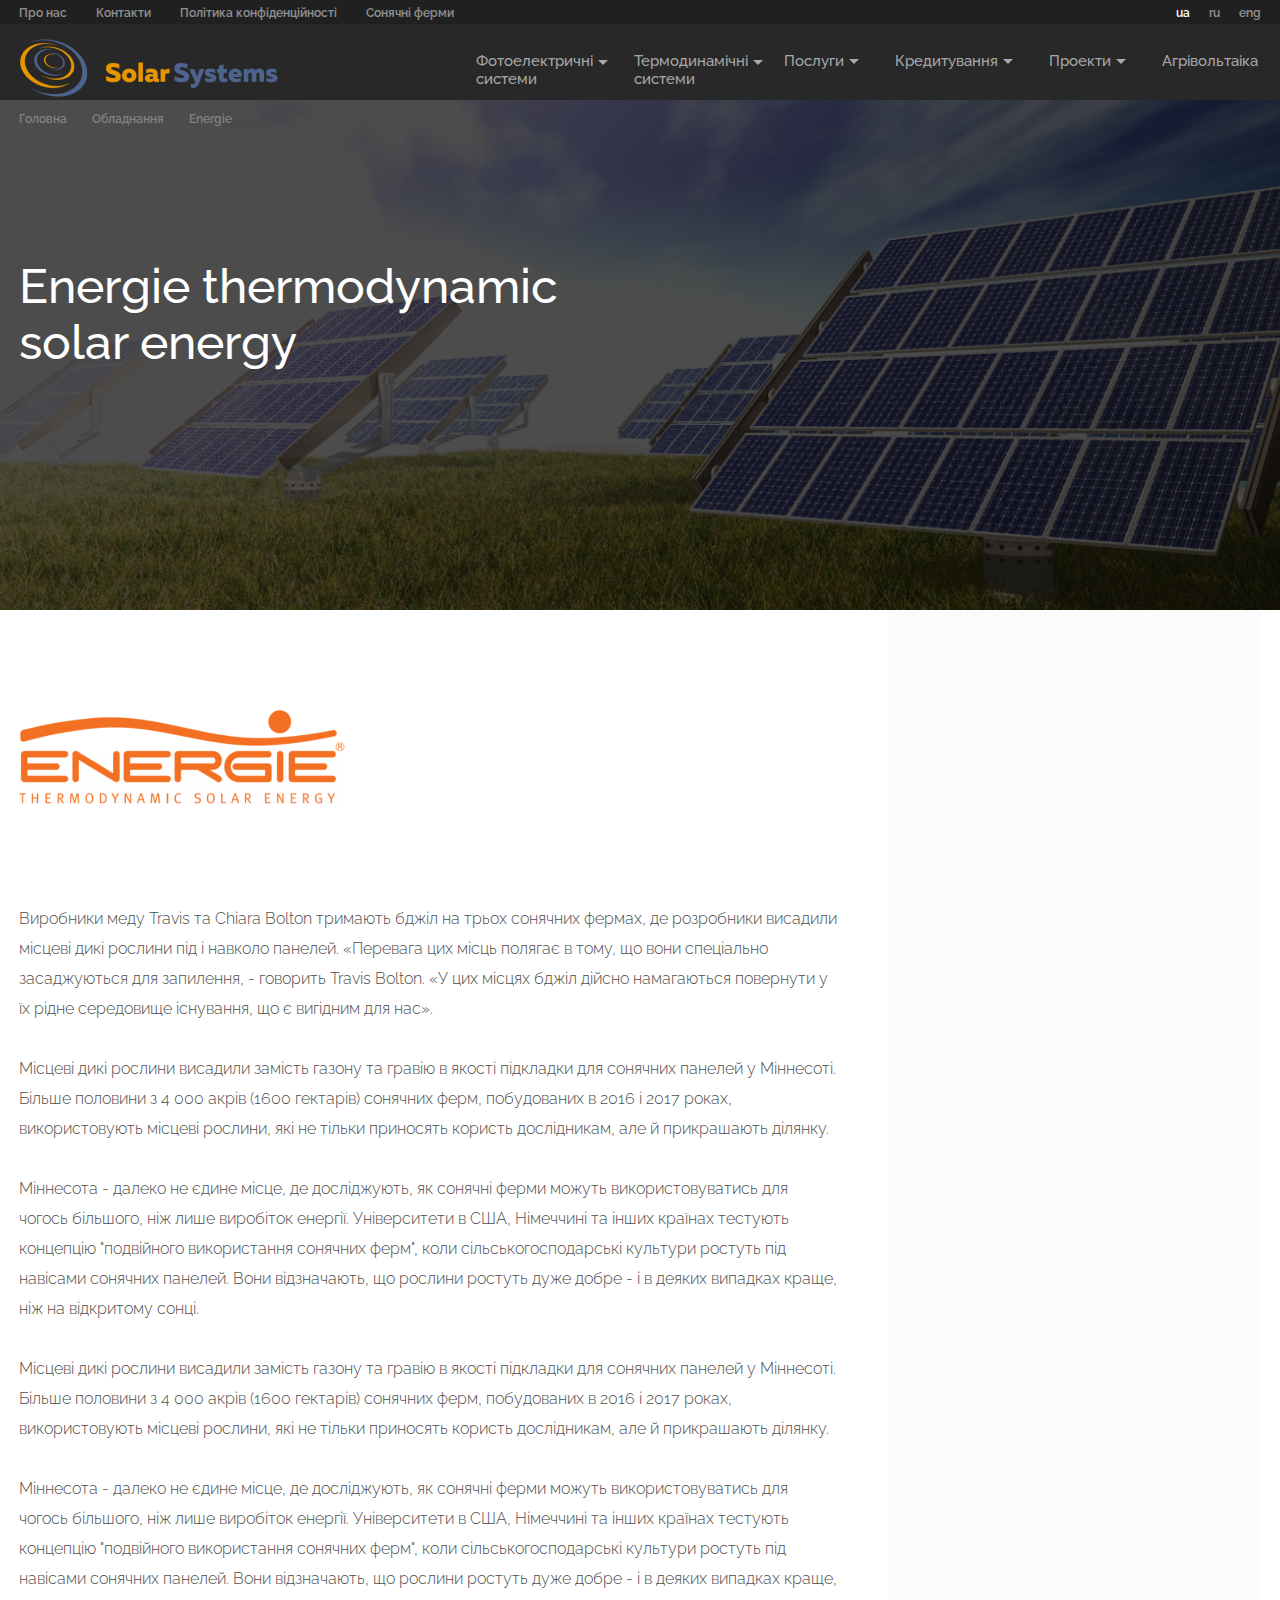
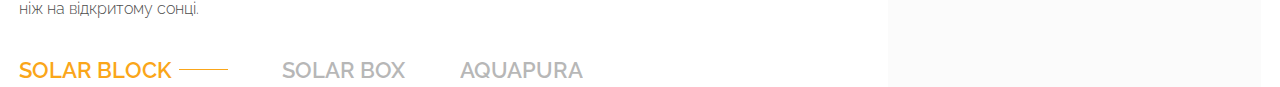
==== energie.html @ 32094740 "add energie page" ====
<!DOCTYPE html>
<html lang="en">
<head>
    <meta charset="UTF-8">
    <meta name="viewport" content="width=device-width, initial-scale=1.0">
    <title>Energie</title>
    <link rel="stylesheet" href="./styles/all.css">
</head>
<body>
    <header class="header">
        <div class="top">
            <div class="conteiner">
                <nav class="top__nav">
                    <a href="#" class="top__nav__item">Про нас</a>
                    <a href="#" class="top__nav__item">Контакти</a>
                    <a href="#" class="top__nav__item">Політика конфіденційності</a>
                    <a href="news.html" class="top__nav__item">Сонячні ферми</a>
                </nav>
                <div class="top__language">
                    <a href="#" class="top__language__item active">Uа</a>
                    <a href="#" class="top__language__item">Ru</a>
                    <a href="#" class="top__language__item">Eng</a>
                </div>
            </div>
        </div>
   <div class="conteiner">
     <div class="header__logo">
       <a href="index.html"> <img src="./img/logo.png" alt="" class="hedaer__logo__img"></a>
        </div>
      <nav class="header__nav">
        <a href="#" class="header__nav__link first">Фотоелектричні<br/>
            системи</a>
        
        <a href="#" class="header__nav__link second">Термодинамічні <br/>
            системи</a>
        <a href="#" class="header__nav__link third">Послуги</a>
        <a href="#" class="header__nav__link fourth">Кредитування</a>
        <a href="#" class="header__nav__link fifth">Проекти</a>
        <a href="#" class="header__nav__link no-drop">Агрівольтаіка</a>
      
        
       
      </nav>
    </div>
    <div class="dropdown ">
        <div class="conteiner">
        <div class="dropdown__first">
            <div class="dropdown__first__section">
                <a href="#" class="dropdown__first__section__title">Обладнання</a>
                <a href="#" class="dropdown__first__section__link">Jolywod</a>
                <a href="#" class="dropdown__first__section__link">Longi</a>
                <a href="#" class="dropdown__first__section__link">SMA</a>
                <a href="#" class="dropdown__first__section__link">Huawei</a>
                <a href="#" class="dropdown__first__section__link">work package 5</a>
            </div>
            <div class="dropdown__first__section">
                <a href="#" class="dropdown__first__section__title">Рішення</a>
                <a href="#" class="dropdown__first__section__link">Наземні ФЕС</a>
                <a href="#" class="dropdown__first__section__link">Кришні ФЕС</a>
                <a href="#" class="dropdown__first__section__link">Часні ФЕС</a>
                
            </div>
            <img src="./img/Rectangle84.png" alt="">
        </div>
        <div class="dropdown__second">
            
            <div class="dropdown__second__section">
                <a href="#" class="dropdown__second__section__title">Обладнання</a>
                <a href="#" class="dropdown__second__section__link">Energie</a>
                <a href="#" class="dropdown__second__section__link">Climer</a>
                
            </div>
            <div class="dropdown__second__section">
                <a href="#" class="dropdown__second__section__title">Рішення</a>
                <a href="#" class="dropdown__second__section__link">Опалення та гаряче водопостачання для Horeca</a>
                <a href="#" class="dropdown__second__section__link">Нагрів басейна</a>
                <a href="#" class="dropdown__second__section__link">Котеджні городки</a>
                <a href="#" class="dropdown__second__section__link">Малоповерхове будівництво</a>
                <a href="#" class="dropdown__second__section__link">Work package 5</a>

                
            </div>
            <img src="./img/Rectangle84.png" alt="">
        </div>
        <div class="dropdown__third">
            <div class="dropdown__third__section">
                <a href="#" class="dropdown__third__section__title">Проектування</a>
                <a href="#" class="dropdown__third__section__link">Кришні ФЄС</a>
                <a href="#" class="dropdown__third__section__link">Водопостачання</a>
                <a href="#" class="dropdown__third__section__link">Системи опалення</a>
                <a href="#" class="dropdown__third__section__link">Комерційні ФЄС</a>
                <a href="#" class="dropdown__third__section__link">Системи опалення та вентиляції</a>


            </div>
            <div class="dropdown__third__section">
                <a href="#" class="dropdown__third__section__title">Монтаж</a>
                <a href="#" class="dropdown__third__section__link">Work package 5</a>
                <a href="#" class="dropdown__third__section__link">Work package 5</a>
                <a href="#" class="dropdown__third__section__link">Work package 5</a>
                <a href="#" class="dropdown__third__section__link">Work package 5</a>
                <a href="#" class="dropdown__third__section__link">Work package 5</a>
                
                
            </div>
            <div class="dropdown__third__section">
                <a href="#" class="dropdown__third__section__title">Навчання</a>
                
                
            </div>
            <img src="./img/Rectangle84sm.png" alt="">
        </div>
        <div class="dropdown__fourth">
            <div class="dropdown__fourth__section">
                <a href="#" class="dropdown__fourth__section__title">Укргазбанк</a>
                <a href="#" class="dropdown__fourth__section__link">Work package 5</a>
                <a href="#" class="dropdown__fourth__section__link">Work package 5</a>

               


            </div>
            <div class="dropdown__fourth__section">
                <a href="#" class="dropdown__fourth__section__title">Ощадбанк</a>
                <a href="#" class="dropdown__fourth__section__link">Work package 5</a>
                <a href="#" class="dropdown__fourth__section__link">Work package 5</a>

                
                
            </div>
            <div class="dropdown__fourth__section">
                <a href="#" class="dropdown__fourth__section__title">Укрсимбанк</a>
                
                
            </div>
            <img src="./img/Rectangle84sm.png" alt="">
        </div>
        <div class="dropdown__fifth">
            <div class="dropdown__fifth__section">
                <a href="#" class="dropdown__fifth__section__title">PEG-структура</a>
                <a href="#" class="dropdown__fifth__section__link">Work package 5</a>
              </div>
            <div class="dropdown__fifth__section">
                <a href="#" class="dropdown__fifth__section__title">Двусторонні модулі</a>
              <a href="#" class="dropdown__fifth__section__link">Work package 5</a>
                      
            </div>
            <img src="./img/Rectangle84.png" alt="">
        </div>
        <div class="dropdown__sixth">
            <div class="dropdown__sixth__section">
                <a href="#" class="dropdown__sixth__section__link">Новини</a>
                <a href="#" class="dropdown__sixth__section__link">Політика конфіденційності</a>
                            
            </div>
            <div class="dropdown__sixth__section">
                <a href="#" class="dropdown__sixth__section__link">О нас</a>
                <a href="#" class="dropdown__sixth__section__link">Контакти</a>
                    
                
            </div>
           
        </div>
    </div>
    </div>
     
    </header>
    <main>
    <section class="energie" style="background-image: url(./img/Rectangle8.png);">
     <div class="conteiner">
        <div class="breadcrumbs">
            <ul class="breadcrumbs__list">
                <a href="index.html"> <li class="breadcrumbs__list__item">Головна</li></a>
                <a href=""><li class="breadcrumbs__list__item"> Обладнання</li></a>
                <a href="energie.html"><li class="breadcrumbs__list__item">Energie</li></a>
            </ul>
        </div>
        <h2 class="energie-title">Energie thermodynamic solar energy</h2>
    </div>
    </section>
    
        <div class="conteiner">
            <section class="energie-descr">
                <div class="energie-descr__item">
                    <img src="./img/energie_logo1.png" alt="" class="energie-descr__item__logo">
                    <p class="energie-descr__item__paragraf">
                        Виробники меду Travis та Chiara Bolton тримають бджіл на трьох сонячних фермах, де розробники висадили місцеві дикі рослини під і навколо панелей. «Перевага цих місць полягає в тому, що вони спеціально засаджуються для запилення, - говорить Travis Bolton. «У цих місцях бджіл дійсно намагаються повернути у їх рідне середовище існування, що є вигідним для нас».
                    </p>
                    <p class="energie-descr__item__paragraf">
                        Місцеві дикі рослини висадили замість газону та гравію в якості підкладки для сонячних панелей у Міннесоті. Більше половини з 4 000 акрів (1600 гектарів) сонячних ферм, побудованих в 2016 і 2017 роках, використовують місцеві рослини, які не тільки приносять користь дослідникам, але й прикрашають ділянку.
                    </p>
                    <p class="energie-descr__item__paragraf">
                        Міннесота - далеко не єдине місце, де досліджують, як сонячні ферми можуть використовуватись для чогось більшого, ніж лише виробіток енергії. Університети в США, Німеччині та інших країнах тестують концепцію "подвійного використання сонячних ферм", коли сільськогосподарські культури ростуть під навісами сонячних панелей. Вони відзначають, що рослини ростуть дуже добре - і в деяких випадках краще, ніж на відкритому сонці.
                    </p>
                    <p class="energie-descr__item__paragraf">
                        Місцеві дикі рослини висадили замість газону та гравію в якості підкладки для сонячних панелей у Міннесоті. Більше половини з 4 000 акрів (1600 гектарів) сонячних ферм, побудованих в 2016 і 2017 роках, використовують місцеві рослини, які не тільки приносять користь дослідникам, але й прикрашають ділянку.

                    </p>
                    <p class="energie-descr__item__paragraf">
                        Міннесота - далеко не єдине місце, де досліджують, як сонячні ферми можуть використовуватись для чогось більшого, ніж лише виробіток енергії. Університети в США, Німеччині та інших країнах тестують концепцію "подвійного використання сонячних ферм", коли сільськогосподарські культури ростуть під навісами сонячних панелей. Вони відзначають, що рослини ростуть дуже добре - і в деяких випадках краще, ніж на відкритому сонці.
                    </p>
                    <div class="energie-tabs">
                        <ul class="energie-tabs-items">
                            <li class="energie-tabs-item triger-tab active" data-tab="1">SOLAR BLOCK</li>
                            <li class="energie-tabs-item triger-tab" data-tab="2">SOLAR BOX</li>
                            <li class="energie-tabs-item triger-tab" data-tab="3">AQUAPURA</li>
                        </ul>
                    </div>
                    <div class="energie-tabs-body">
                        <div class="energie-tab-block energie-tab-content" data-tab="1">1</div>
                        <div class="energie-tab-block energie-tab-content" data-tab="2">2</div>
                        <div class="energie-tab-block energie-tab-content" data-tab="3">3</div>

                    </div>
                </div>
                <div class="energie-descr__item news">
                    
                </div>

            </section>
        </div>
    
</main>
    <!-- <footer class="footer" >
        <a href="#sp" class="footer-arrow"><img src="./img/Arrow1.png" alt=""></a>

        <div class="conteiner">
            <div class="top-section">
                <div class="top-section__item big">
                    <img src="./img/logo.png" alt="" class="top-section__item__logo">
                    <div class="top-section__item__link">
                        <img src="./img/Map.png" alt="">
                        <a href="#" class="top-section__item__link__text" >м. Київ, 
                            вул. Л. Толстого, 3Б, оф.203</a>
                    </div>
                    <div class="top-section__item__link">
                        <img src="./img/phone.png" alt="">
                        <a href="#" class="top-section__item__link__text" >(044) 3614914</a>
                    </div>
                    <div class="top-section__item__link">
                        <img src="./img/mail.png" alt="">
                        <a href="#" class="top-section__item__link__text" >install@solarsystems.pro</a>
                    </div>
                    <div class="top-section__item__link">
                        <img src="./img/clock.png" alt="">
                        <span  class="top-section__item__link__text time" >Пн - Пт   09:00 - 18:00</span>
                    </div>
                    <a href="" class="top-section__item__link__btn">замовити консультацію</a>
                    <div class="top-section__item__social">
                        <a href="#" class="top-section__item__social__item"><img src="./img/fb.png" alt=""></a>
                    
                    <a href="#" class="top-section__item__social__item"><img src="./img/ins.png" alt=""></a>
                    </div>
                </div>
                <div class="top-section__item">
                    <div class="top-section__item__title">
                        <a href="#" class="top-section__item__title__text">Фотоелектричні системи</a>
                        <div class="top-section__item__title__underline"></div>
                    </div>
                    <a href="#" class="top-section__item__bold-link">Peg-структура</a>
                    <a href="#" class="top-section__item__light-link">Work Package 5</a>
                    <a href="#" class="top-section__item__light-link">Work Package 5</a>
                    <a href="#" class="top-section__item__bold-link">Двусторонні модулі</a>
                    <a href="#" class="top-section__item__light-link">Work Package 5</a>
                    <a href="#" class="top-section__item__light-link">Work Package 5</a>
                    <a href="#" class="top-section__item__bold-link">Опалення та гаряче 
                        водопостачання для Horeca</a>
                    <a href="#" class="top-section__item__bold-link">Aукціони по ВДЕ</a>
                    <div class="top-section__item__title">
                        <a href="#" class="top-section__item__title__text">Кредитування</a>
                        <div class="top-section__item__title__underline"></div>
                    </div>
                    <a href="#" class="top-section__item__bold-link">Укргазбанк</a>
                    <a href="#" class="top-section__item__light-link">Work Package 5</a>
                    <a href="#" class="top-section__item__light-link">Work Package 5</a>
                    <a href="#" class="top-section__item__bold-link">Ощадбанк</a>
                    <a href="#" class="top-section__item__light-link">Work Package 5</a>
                    <a href="#" class="top-section__item__light-link">Work Package 5</a>
                    <a href="#" class="top-section__item__bold-link">Укрсиббанк</a>
                </div>

                <div class="top-section__item">
                    <div class="top-section__item__title">
                        <a href="#" class="top-section__item__title__text">Термодинамічні системи</a>
                        <div class="top-section__item__title__underline"></div>
                    </div>
                    <a href="#" class="top-section__item__bold-link">Укргазбанк</a>
                    <a href="#" class="top-section__item__light-link">Work Package 5</a>
                    <a href="#" class="top-section__item__light-link">Work Package 5</a>
                    <a href="#" class="top-section__item__bold-link">Ощадбанк</a>
                    <a href="#" class="top-section__item__light-link">Work Package 5</a>
                    <a href="#" class="top-section__item__light-link">Work Package 5</a>
                    <a href="#" class="top-section__item__bold-link">Укрсиббанк</a>
                    <div class="top-section__item__title">
                        <a href="#" class="top-section__item__title__text">Новини</a>
                        <div class="top-section__item__title__underline"></div>
                    </div>
                    <a href="#" class="top-section__item__bold-link">Peg-структура</a>
                    <a href="#" class="top-section__item__light-link">Work Package 5</a>
                    <a href="#" class="top-section__item__light-link">Work Package 5</a>
                    <a href="#" class="top-section__item__light-link">Work Package 5</a>
                    <a href="#" class="top-section__item__light-link">Work Package 5</a>
                    <a href="#" class="top-section__item__bold-link">Двусторонні модулі</a>
                    <a href="#" class="top-section__item__light-link">Work Package 5</a>
                    <a href="#" class="top-section__item__light-link">Work Package 5</a>
                    <a href="#" class="top-section__item__light-link">Work Package 5</a>
                    <a href="#" class="top-section__item__light-link">Work Package 5</a>
                    
                </div>
                <div class="top-section__item">
                    <div class="top-section__item__title">
                        <a href="#" class="top-section__item__title__text">Послуги</a>
                        <div class="top-section__item__title__underline"></div>
                    </div>
                    <a href="#" class="top-section__item__bold-link">Проектування</a>
                    <a href="#" class="top-section__item__light-link">Дахові ФЕС</a>
                    <a href="#" class="top-section__item__light-link">Комерційні ФЕС</a>
                    <a href="#" class="top-section__item__light-link">Системи опалення</a>
                    <a href="#" class="top-section__item__light-link">Водопостачання</a>
                    <a href="#" class="top-section__item__light-link">Охолодження та вентиляція</a>
                    <a href="#" class="top-section__item__bold-link">Монтаж</a>
                    <a href="#" class="top-section__item__light-link">Гібридні системи електроживлення</a>
                    <a href="#" class="top-section__item__light-link">Мережеві станції по "Зеленому" тарифу</a>
                    <a href="#" class="top-section__item__light-link">Комерційні станції по "Зеленому" тарифу</a>
                    <a href="#" class="top-section__item__bold-link">Навчання</a>
                    <div class="top-section__item__title">
                        <a href="#" class="top-section__item__title__text">Новини</a>
                        <div class="top-section__item__title__underline"></div>
                    </div>
                    <a href="#" class="top-section__item__bold-link">Peg-структура</a>
                    <a href="#" class="top-section__item__light-link">Work Package 5</a>
                    <a href="#" class="top-section__item__bold-link">Двусторонні модулі</a>
                    <a href="#" class="top-section__item__light-link">Work Package 5</a>
                    <div class="top-section__item__title">
                        <a href="#" class="top-section__item__title__text">Агрівольтаіка</a>
                        <div class="top-section__item__title__underline"></div>
                    </div>                  
                </div>
            </div>
          
         
        </div>
        <div class="bot-section">
               <div class="conteiner">
                <span class="bot-section__title">© 2020 «SolarSystems» </span>
                <div class="bot-section__apelsun">
                    <a href="#" class="bot-section__apelsun__item"><img src="./img/apelsun.jpg" alt=""></a>
                </div>
               </div>
            
        </div>
    </footer> -->
    <script src="https://code.jquery.com/jquery-3.5.1.min.js"></script>
    <script src="./scripts/header.js"></script>
    <script src="./scripts/slick.min.js"></script>
    <script src="./scripts/slider.js"></script>
    <script src="./scripts/dropdown.js"></script>
    <script src="./scripts/tabs.js"></script>
    <script src="./scripts/anchor.js"></script>
</body>
</html>
---- styles/all.css ----
@charset "UTF-8";
@import url("https://fonts.googleapis.com/css2?family=Raleway:ital,wght@0,400;0,500;1,700&display=swap");
@import url("https://fonts.googleapis.com/css2?family=Raleway:wght@900&display=swap");
@import url("https://fonts.googleapis.com/css2?family=Raleway:wght@600&display=swap");
@import url("https://fonts.googleapis.com/css2?family=Raleway:wght@300&display=swap");
*,
*::before,
*::after {
  box-sizing: border-box;
}

/* Убираем внутренние отступы */
ul,
ol {
  padding: 0;
}

/* Убираем внешние отступы */
body,
h1,
h2,
h3,
h4,
p,
ul,
ol,
li,
figure,
figcaption,
blockquote,
dl,
dd {
  margin: 0;
}

a {
  text-decoration: none;
}

body {
  overflow-x: hidden;
  min-height: 100vh;
  scroll-behavior: smooth;
  text-rendering: optimizeSpeed;
  line-height: 1.5;
}

/* Удаляем стандартную стилизацию для всех ul и il, у которых есть атрибут class*/
ul,
ol {
  list-style: none;
}

/* Упрощаем работу с изображениями */
img {
  max-width: 100%;
  display: block;
}

/* Наследуем шрифты для инпутов и кнопок */
input,
button,
textarea,
select {
  font: inherit;
}

.conteiner {
  width: 1242px;
  margin: 0 auto;
}

.yellow {
  color: #faa61a;
}

.bold {
  font-weight: 600;
}

*,
*::before,
*::after {
  box-sizing: border-box;
}

/* Убираем внутренние отступы */
ul,
ol {
  padding: 0;
}

/* Убираем внешние отступы */
body,
h1,
h2,
h3,
h4,
p,
ul,
ol,
li,
figure,
figcaption,
blockquote,
dl,
dd {
  margin: 0;
}

a {
  text-decoration: none;
}

body {
  overflow-x: hidden;
  min-height: 100vh;
  scroll-behavior: smooth;
  text-rendering: optimizeSpeed;
  line-height: 1.5;
}

/* Удаляем стандартную стилизацию для всех ul и il, у которых есть атрибут class*/
ul,
ol {
  list-style: none;
}

/* Упрощаем работу с изображениями */
img {
  max-width: 100%;
  display: block;
}

/* Наследуем шрифты для инпутов и кнопок */
input,
button,
textarea,
select {
  font: inherit;
}

.conteiner {
  width: 1242px;
  margin: 0 auto;
}

.header {
  width: 100%;
  display: flex;
  flex-direction: column;
  justify-content: center;
  align-items: center;
  position: fixed;
  top: 0;
  z-index: 10;
  background-color: #282828;
}
.header .conteiner {
  display: flex;
  justify-content: space-between;
}
.header .top {
  width: 100%;
  background-color: #202020 !important;
}
.header .top .conteiner {
  display: flex;
  justify-content: space-between;
}
.header .top__nav__item {
  font-family: Raleway;
  font-style: normal;
  font-weight: 600;
  font-size: 12px;
  color: #ffff;
  opacity: 0.5;
  margin-right: 25px;
}
.header .top__nav__item:hover {
  opacity: 1;
  transition: 0.2s;
}
.header .top__language__item {
  font-family: Raleway;
  opacity: 0.5;
  font-weight: 600;
  font-size: 12px;
  color: #ffff;
  text-transform: lowercase;
  margin-left: 15px;
}
.header .top__language__item:hover {
  opacity: 1;
  transition: 0.2s;
}
.header .top__language__item.active {
  opacity: 1;
}
.header__logo {
  padding-top: 15px;
}
.header__nav {
  display: flex;
  align-items: start;
  padding-top: 25px;
}
.header__nav__link {
  display: inline-block;
  text-decoration: none;
  font-family: Raleway;
  font-style: normal;
  font-weight: 500;
  font-size: 15px;
  line-height: 18px;
  position: relative;
  color: rgba(255, 255, 255, 0.6);
  margin-left: 30px;
  padding-bottom: 25px;
  border: 3px solid transparent;
}
.header__nav__link:hover + .dropdown {
  display: block;
}
.header__nav__link:hover {
  color: #faa61a;
  border-bottom: 3px solid #faa61a;
}
.header__nav__link:hover::after {
  border-top: 5px solid #faa61a;
}
.header__nav__link::after {
  margin-left: 5px;
  content: "";
  position: relative;
  top: 12px;
  border: 5px solid transparent;
  border-top: 5px solid rgba(255, 255, 255, 0.6);
}
.header__nav__link:nth-last-child(1)::after {
  display: none;
}
.header__nav__link:nth-child(-n+2) {
  margin-left: 35px;
  padding-bottom: 7.3px;
}
.header__nav__link:nth-child(-n+2)::after {
  position: absolute;
  right: -15px;
  top: 7.5px;
}

.dropdown {
  width: 100%;
  background: #282828;
  padding: 55px 0 80px 0;
  position: absolute;
  top: 98px;
  display: none;
}
.dropdown__first {
  position: relative;
  left: 0px;
  display: none;
}
.dropdown__first.active {
  display: flex;
}
.dropdown__first__section {
  margin-right: 100px;
  display: flex;
  flex-direction: column;
}
.dropdown__first__section__title {
  font-family: Raleway;
  font-style: normal;
  font-weight: 600;
  font-size: 18px;
  color: #ffff;
  margin-bottom: 20px;
  transition: ease-in 0.3s;
}
.dropdown__first__section__title:hover {
  color: #faa61a;
  transition: ease-in 0.3s;
}
.dropdown__first__section__link {
  margin-bottom: 10px;
  font-family: Raleway;
  font-style: normal;
  font-weight: 400;
  font-size: 14px;
  color: #ffff;
  transition: ease-in 0.2s;
}
.dropdown__first__section__link:hover {
  color: #faa61a;
  transition: ease-in 0.2s;
}
.dropdown__second {
  position: relative;
  left: 0px;
  display: none;
}
.dropdown__second.active {
  display: flex;
}
.dropdown__second__section {
  margin-right: 100px;
  display: flex;
  flex-direction: column;
}
.dropdown__second__section__title {
  font-family: Raleway;
  font-style: normal;
  font-weight: 600;
  font-size: 18px;
  color: #ffff;
  margin-bottom: 20px;
  transition: ease-in 0.2s;
}
.dropdown__second__section__title:hover {
  color: #faa61a;
  transition: ease-in 0.2s;
}
.dropdown__second__section__link {
  margin-bottom: 10px;
  font-family: Raleway;
  font-style: normal;
  font-weight: 400;
  font-size: 14px;
  color: #ffff;
  transition: ease-in 0.2s;
}
.dropdown__second__section__link:hover {
  color: #faa61a;
  transition: ease-in 0.2s;
}
.dropdown__third {
  position: relative;
  left: 0px;
  display: none;
}
.dropdown__third.active {
  display: flex;
}
.dropdown__third__section {
  margin-right: 100px;
  display: flex;
  flex-direction: column;
}
.dropdown__third__section__title {
  font-family: Raleway;
  font-style: normal;
  font-weight: 600;
  font-size: 18px;
  color: #ffff;
  margin-bottom: 20px;
  transition: ease-in 0.2s;
}
.dropdown__third__section__title:hover {
  color: #faa61a;
  transition: ease-in 0.2s;
}
.dropdown__third__section__link {
  margin-bottom: 10px;
  font-family: Raleway;
  font-style: normal;
  font-weight: 400;
  font-size: 14px;
  color: #ffff;
  transition: ease-in 0.2s;
}
.dropdown__third__section__link:hover {
  color: #faa61a;
  transition: ease-in 0.2s;
}
.dropdown__fourth {
  position: relative;
  left: 0px;
  display: none;
}
.dropdown__fourth.active {
  display: flex;
}
.dropdown__fourth__section {
  margin-right: 100px;
  display: flex;
  flex-direction: column;
}
.dropdown__fourth__section__title {
  font-family: Raleway;
  font-style: normal;
  font-weight: 600;
  font-size: 18px;
  color: #ffff;
  margin-bottom: 20px;
  transition: ease-in 0.2s;
}
.dropdown__fourth__section__title:hover {
  color: #faa61a;
  transition: ease-in 0.2s;
}
.dropdown__fourth__section__link {
  margin-bottom: 10px;
  font-family: Raleway;
  font-style: normal;
  font-weight: 400;
  font-size: 14px;
  color: #ffff;
  transition: ease-in 0.2s;
}
.dropdown__fourth__section__link:hover {
  color: #faa61a;
  transition: ease-in 0.2s;
}
.dropdown__fifth {
  position: relative;
  left: 0px;
  display: none;
}
.dropdown__fifth.active {
  display: flex;
}
.dropdown__fifth__section {
  margin-right: 100px;
  display: flex;
  flex-direction: column;
}
.dropdown__fifth__section__title {
  font-family: Raleway;
  font-style: normal;
  font-weight: 600;
  font-size: 18px;
  color: #ffff;
  margin-bottom: 20px;
  transition: ease-in 0.2s;
}
.dropdown__fifth__section__title:hover {
  color: #faa61a;
  transition: ease-in 0.2s;
}
.dropdown__fifth__section__link {
  margin-bottom: 10px;
  font-family: Raleway;
  font-style: normal;
  font-weight: 400;
  font-size: 14px;
  color: #ffff;
  transition: ease-in 0.2s;
}
.dropdown__fifth__section__link:hover {
  color: #faa61a;
  transition: ease-in 0.2s;
}
.dropdown__sixth {
  position: relative;
  left: 0px;
  display: none;
}
.dropdown__sixth.active {
  display: flex;
}
.dropdown__sixth__section {
  margin-right: 100px;
  display: flex;
  flex-direction: column;
}
.dropdown__sixth__section__title {
  font-family: Raleway;
  font-style: normal;
  font-weight: 600;
  font-size: 18px;
  color: #ffff;
  margin-bottom: 20px;
  transition: ease-in 0.2s;
}
.dropdown__sixth__section__title:hover {
  color: #faa61a;
  transition: ease-in 0.2s;
}
.dropdown__sixth__section__link {
  margin-bottom: 10px;
  font-family: Raleway;
  font-style: normal;
  font-weight: 400;
  font-size: 14px;
  color: #ffff;
  transition: ease-in 0.2s;
}
.dropdown__sixth__section__link:hover {
  color: #faa61a;
  transition: ease-in 0.2s;
}
.dropdown:hover {
  display: block;
}
.dropdown.active {
  display: block;
}

.yellow {
  color: #faa61a;
}

.bold {
  font-weight: 600;
}

.yellow {
  color: #faa61a;
}

.bold {
  font-weight: 600;
}

.general {
  width: 100%;
  height: 100vh;
  position: relative;
}
.general .conteiner {
  position: absolute;
  top: 50%;
  left: 50%;
  transform: translate(-50%, -50%);
}
.general__down {
  position: absolute;
  display: block;
  margin-top: 120px;
  top: 70%;
  left: 50%;
  transform: translate(-50%, -50%);
  animation: arrowDown 1s infinite;
}

@keyframes arrowDown {
  0% {
    top: 70%;
  }
  50% {
    top: 72%;
  }
  100% {
    top: 70%;
  }
}
.video {
  width: 100%;
  height: 100%;
  object-fit: cover;
}

.general__social {
  display: flex;
  position: absolute;
  right: 0;
  bottom: -240px;
}
.general__social__item {
  margin-right: 30px;
}
.general__social__item > img {
  filter: brightness(0.4);
}
.general__social__item > img:hover {
  transition: 0.3s ease-in;
  filter: brightness(1);
}

.general__content {
  display: flex;
  flex-direction: column;
  max-width: 630px;
  height: 100%;
}
.general__content__title {
  font-family: Raleway;
  font-style: normal;
  font-weight: 500;
  font-size: 72px;
  line-height: 85px;
  color: #ffffff;
}
.general__content__sub {
  font-family: Raleway;
  font-style: normal;
  font-weight: 600;
  font-size: 30px;
  line-height: 35px;
  color: #ffffff;
}
.general__content__btn {
  display: flex;
  margin-top: 50px;
}
.general__content__btn__add {
  position: relative;
  font-family: Raleway;
  font-style: normal;
  font-weight: 600;
  font-size: 15px;
  text-decoration: none;
  color: #ffffff;
  display: flex;
  align-items: center;
  justify-content: center;
  padding: 20px 30px;
  border: 2px solid #faa61a;
  border-radius: 3px;
  max-width: 240px;
  text-transform: uppercase;
  margin-right: 30px;
}
.general__content__btn__add:before {
  z-index: -1;
  content: "";
  position: absolute;
  top: 0;
  right: 0;
  width: 0;
  height: 100%;
  background: #faa61a;
  border-radius: 1px;
  transition: all 0.6s ease;
}
.general__content__btn__add:hover:before {
  width: 100%;
  z-index: -1;
}
.general__content__btn__video {
  position: relative;
  font-family: Raleway;
  font-style: normal;
  font-weight: 600;
  font-size: 15px;
  text-decoration: none;
  color: #ffffff;
  display: flex;
  align-items: center;
  min-width: 170px;
  text-transform: uppercase;
}
.general__content__btn__video:hover {
  color: red;
  transition: 0.3s;
}
.general__content__btn__video::after {
  content: url(../img/Subtract.png);
  margin-left: 10px;
  position: relative;
  top: 2px;
}

.yellow {
  color: #faa61a;
}

.bold {
  font-weight: 600;
}

.about {
  width: 100%;
  padding-bottom: 100px;
  position: relative;
}
.about__title {
  position: absolute;
  top: 50%;
  right: -291px;
  display: block;
  font-family: Raleway;
  font-style: normal;
  font-weight: 900;
  font-size: 130px;
  letter-spacing: 0.1em;
  color: transparent;
  opacity: 0.5;
  -webkit-text-stroke: 1px #9ba7be;
  transform: rotate(-90deg);
}

.items {
  display: flex;
  position: relative;
  top: -40px;
}

.item {
  background: #fbfbfb;
  width: calc(33.3333% -33px);
  margin-right: 33px;
  padding: 40px;
  min-height: 392px;
}
.item:nth-last-child(1) {
  margin-right: 0;
}
.item__img {
  height: 33.3333%;
  display: flex;
  align-items: flex-start;
  position: relative;
}
.item__img > img {
  position: absolute;
  top: 50%;
  transform: translateY(-50%);
}
.item__title {
  font-family: Raleway;
  font-style: normal;
  font-weight: 600;
  font-size: 22px;
  color: #4d4d4d;
  height: 33.3333%;
}
.item__description {
  font-family: Raleway;
  font-style: normal;
  font-weight: 500;
  font-size: 16px;
  color: #4d4d4d;
  height: 33.3333%;
}

.about_concent {
  width: 100%;
  display: flex;
}
.about_concent__block {
  width: 50%;
}
.about_concent__block:nth-child(1) {
  padding-right: 60px;
}
.about_concent__block:nth-child(2) {
  display: flex;
  justify-content: flex-end;
}
.about_concent__block__title {
  font-family: Raleway;
  font-style: normal;
  font-weight: 500;
  font-size: 48px;
  line-height: 64px;
  color: #4d4d4d;
}
.about_concent__block__title__yellow {
  color: #faa61a;
}
.about_concent__block__description {
  display: block;
  margin-top: 30px;
  font-family: Raleway;
  font-style: normal;
  font-weight: 300;
  font-size: 20px;
  line-height: 34px;
  color: #4d4d4d;
}
.about_concent__block__description__bold {
  font-weight: 600;
}
.about_concent__block__btn {
  position: relative;
  font-family: Raleway;
  font-style: normal;
  font-weight: 600;
  font-size: 15px;
  line-height: 18px;
  text-decoration: none;
  display: flex;
  align-items: center;
  justify-content: center;
  text-transform: uppercase;
  width: 200px;
  color: #4d4d4d;
  border: 2px solid #faa61a;
  border-radius: 3px;
  padding: 20px 30px;
  margin-top: 55px;
}
.about_concent__block__btn:before {
  z-index: -1;
  content: "";
  position: absolute;
  top: 0;
  right: 0;
  width: 0;
  height: 100%;
  background: #faa61a;
  border-radius: 1px;
  transition: all 0.6s ease;
}
.about_concent__block__btn:hover:before {
  width: 100%;
  z-index: -1;
}

.system {
  width: 100%;
  display: flex;
  position: relative;
  padding: 180px 0 180px 0;
  background-size: cover;
  background-position: center;
  background-repeat: no-repeat;
}
.system__title {
  position: absolute;
  top: 42%;
  left: -354px;
  z-index: 2;
  font-family: Raleway;
  font-style: normal;
  font-weight: 900;
  font-size: 140px;
  line-height: 164px;
  color: transparent;
  letter-spacing: 0.1em;
  text-transform: uppercase;
  opacity: 0.2;
  -webkit-text-stroke: 1px #ffffff;
  transform: rotate(90deg);
}
.system .conteiner {
  display: flex;
}

.system__block__text {
  width: 50%;
  margin-right: 120px;
}
.system__block__text:nth-last-child(1) {
  padding-left: 360px;
}
.system__block__text__title {
  width: 350px;
  display: block;
  font-family: Raleway;
  font-style: normal;
  font-weight: 500;
  font-size: 48px;
  line-height: 56px;
  align-items: center;
  color: #ffff;
  margin-bottom: 50px;
}
.system__block__text__item {
  width: 310px;
  display: block;
  position: relative;
  font-family: Raleway;
  font-weight: 400;
  font-size: 16px;
  line-height: 30px;
  color: #ffff;
  margin-bottom: 20px;
  padding-left: 40px;
}
.system__block__text__item::before {
  content: url(../img/Vector.png);
  position: absolute;
  left: 0;
}
.system__block__text__btn {
  z-index: 2;
  position: relative;
  margin-top: 70px;
  font-family: Raleway;
  font-style: normal;
  font-weight: 600;
  font-size: 15px;
  line-height: 18px;
  text-decoration: none;
  display: flex;
  align-items: center;
  justify-content: center;
  text-transform: uppercase;
  border: 2px solid #faa61a;
  border-radius: 3px;
  color: #ffff;
  padding: 20px 30px;
  width: 200px;
  background: transparent;
}
.system__block__text__btn::before {
  z-index: -1;
  content: "";
  position: absolute;
  top: 0;
  right: 0;
  width: 0;
  height: 100%;
  background: #faa61a;
  border-radius: 1px;
  transition: all 0.6s ease;
}
.system__block__text__btn:hover::before {
  width: 100%;
  z-index: -1;
}

.yellow {
  color: #faa61a;
}

.bold {
  font-weight: 600;
}

.object {
  width: 100%;
  padding: 100px 0 70px 0;
  position: relative;
}
.object__title {
  position: absolute;
  top: 741px;
  right: -527px;
  color: transparent;
  font-family: Raleway;
  font-style: normal;
  font-weight: 900;
  font-size: 130px;
  letter-spacing: 0.1em;
  text-transform: uppercase;
  opacity: 0.5;
  -webkit-text-stroke: 1px #9ba7be;
  transform: rotate(-90deg);
}

.object__text-block {
  width: 100%;
  display: flex;
}
.object__text-block__title {
  width: 30%;
}
.object__text-block__title__text {
  font-family: Raleway;
  font-style: normal;
  font-weight: 500;
  font-size: 48px;
  line-height: 56px;
  color: #4d4d4d;
}
.object__text-block__title__text .yellow {
  display: block;
}
.object__text-block__description {
  width: 70%;
  padding-left: 50px;
}
.object__text-block__description__text {
  display: block;
  margin-bottom: 40px;
  font-family: Raleway;
  font-style: normal;
  font-weight: 400;
  font-size: 16px;
  line-height: 30px;
  color: #4d4d4d;
}

.tabs-items {
  display: flex;
  align-items: center;
  flex-wrap: wrap;
  margin-bottom: 45px;
}

.tabs__item {
  display: block;
  position: relative;
  cursor: pointer;
  font-family: Raleway;
  font-style: normal;
  font-weight: 600;
  font-size: 15px;
  text-transform: uppercase;
  left: 0;
  opacity: 0.4;
  color: #4d4d4d;
  margin-right: 70px;
  transition: all 0.6s;
}
.tabs__item::before {
  content: "";
  opacity: 0;
  transition: all 0.6s;
  position: absolute;
  display: block;
  width: 0px;
  height: 1px;
  top: 10px;
  right: -7px;
  transform: translateX(100%);
  background: #4d4d4d;
}
.tabs__item:nth-child(1).active {
  left: 0;
}
.tabs__item:hover {
  opacity: 0.7;
}
.tabs__item.active {
  opacity: 1;
  left: -20px;
  transition: all 0.6s;
}
.tabs__item.active::before {
  content: "";
  transition: all 0.6s;
  opacity: 1;
  width: 49px;
}

.underline {
  left: 420px;
  position: absolute;
  width: 49px;
  height: 1px;
  background: #4d4d4d;
  border-radius: 30px;
  margin-right: 44px;
  margin-left: 12px;
}
.underline.active {
  left: 1000px;
}

.tab-body {
  width: 100%;
  margin-bottom: 40px;
}

.tab-block {
  width: 100%;
  display: none;
  flex-wrap: wrap;
}
.tab-block.active {
  display: flex;
}
.tab-block__item {
  overflow-x: hidden;
  position: relative;
  margin-right: 30px;
  margin-bottom: 30px;
  width: calc(33.33333% - 30px);
  height: 394px;
  background-position: center;
  background-repeat: no-repeat;
  background-size: cover;
}
.tab-block__item:hover .tab-block__item__hover {
  transition: ease-in-out 0.3s;
  right: 0%;
}
.tab-block__item:nth-child(3n) {
  margin-right: 0;
}
.tab-block__item__hover {
  position: absolute;
  right: 100%;
  width: 100%;
  height: 100%;
  display: flex;
  flex-direction: column;
  padding: 40px;
  justify-content: flex-end;
  background: rgba(250, 166, 26, 0.8);
  transition: ease-in-out 0.3s;
}
.tab-block__item__hover__text-bold {
  font-family: Raleway;
  font-style: normal;
  margin-bottom: 14px;
  font-size: 24px;
  line-height: 28px;
  font-weight: 700;
  color: #ffff;
}
.tab-block__item__hover__text {
  font-family: Raleway;
  font-style: normal;
  font-weight: 600;
  font-size: 16px;
  line-height: 19px;
  font-weight: 500;
  color: #ffff;
  margin-bottom: 10px;
}

.show-btn {
  position: relative;
  margin: 0px auto;
  font-family: Raleway;
  font-style: normal;
  font-weight: 600;
  font-size: 15px;
  line-height: 18px;
  display: flex;
  align-items: center;
  text-transform: uppercase;
  justify-content: center;
  color: #4d4d4d;
  padding: 20px 30px;
  border: 2px solid #faa61a;
  border-radius: 3px;
  width: 200px;
}
.show-btn:before {
  z-index: -1;
  content: "";
  position: absolute;
  top: 0;
  right: 0;
  width: 0;
  height: 102%;
  background: #faa61a;
  border-radius: 1px;
  transition: all 0.6s ease;
}
.show-btn:hover:before {
  width: 100%;
  z-index: -1;
}

.advantages {
  width: 100%;
  background-size: cover;
  background-repeat: no-repeat;
  background-position-x: center;
  padding: 100px 0;
  position: relative;
}
.advantages__title {
  position: absolute;
  top: 440px;
  left: -373px;
  font-family: Raleway;
  font-style: normal;
  font-weight: 900;
  font-size: 140px;
  line-height: 164px;
  color: transparent;
  letter-spacing: 0.1em;
  opacity: 0.2;
  -webkit-text-stroke: 1px #ffffff;
  transform: rotate(90deg);
}

.block-title {
  font-family: Raleway;
  font-style: normal;
  font-weight: 500;
  font-size: 48px;
  line-height: 56px;
  display: flex;
  width: 700px;
  align-items: center;
  text-align: center;
  justify-content: center;
  color: #ffff;
  margin: 80px auto;
  display: block;
  margin-top: 0;
}

.page-baner {
  width: 100%;
  display: flex;
}
.page-baner__item {
  width: calc(33.3333% - 30px);
  margin-right: 30px;
  padding: 0 0px 0 30px;
}
.page-baner__item__bg {
  height: 194px;
  width: 194px;
  display: flex;
  justify-content: center;
  align-items: center;
  background-repeat: no-repeat;
  margin: 0 auto;
  background-size: contain;
  border-radius: 50%;
  transition: 0.2s ease-in-out;
}
.page-baner__item__bg:hover {
  box-shadow: 0 2px 47px 10px #faa61a;
  transition: 0.2s ease-in-out;
}
.page-baner__item__title {
  font-family: Raleway;
  font-style: normal;
  font-weight: 600;
  font-size: 26px;
  margin-top: 36px;
  color: #ffff;
  min-height: 120px;
}
.page-baner__item__descr {
  font-family: Raleway;
  font-style: normal;
  font-weight: 400;
  font-size: 16px;
  line-height: 30px;
  display: block;
  color: #ffffff;
  position: relative;
  margin-bottom: 18px;
}
.page-baner__item__descr::before {
  content: url(../img/Vector.png);
  position: absolute;
  left: -34px;
}

.inform {
  padding: 140px 0;
}
.inform .conteiner {
  display: flex;
}

.inform__block {
  width: 50%;
}
.inform__block:nth-child(1) {
  padding-right: 60px;
}
.inform__block__title {
  font-family: Raleway;
  font-style: normal;
  font-weight: 500;
  font-size: 48px;
  line-height: 56px;
  color: #4d4d4d;
  margin-bottom: 60px;
}
.inform__block__description {
  font-family: Raleway;
  font-style: normal;
  font-weight: 400;
  font-size: 16px;
  line-height: 30px;
  color: #4d4d4d;
  margin-bottom: 40px;
}
.inform__block__btn {
  font-family: Raleway;
  font-style: normal;
  font-weight: 600;
  font-size: 15px;
  line-height: 18px;
  position: relative;
  display: flex;
  align-items: center;
  justify-content: center;
  text-transform: uppercase;
  color: #4d4d4d;
  padding: 20px 30px;
  width: 200px;
  border: 2px solid #faa61a;
  border-radius: 3px;
}
.inform__block__btn:before {
  z-index: -1;
  content: "";
  position: absolute;
  top: 0;
  right: 0;
  width: 0;
  height: 100%;
  background: #faa61a;
  border-radius: 1px;
  transition: all 0.6s ease;
}
.inform__block__btn:hover:before {
  width: 100%;
  z-index: -1;
}

.awards {
  width: 100%;
  padding: 100px 0 150px 0;
  background-position: center;
  background-size: cover;
  background-repeat: no-repeat;
  position: relative;
}
.awards__title {
  position: absolute;
  right: -411px;
  top: 478px;
  font-family: Raleway;
  font-style: normal;
  font-weight: 900;
  font-size: 140px;
  letter-spacing: 0.1em;
  text-transform: uppercase;
  color: transparent;
  opacity: 0.5;
  -webkit-text-stroke: 1px #9ba7be;
  transform: rotate(-90deg);
}

.awards__text {
  width: 100%;
  display: flex;
}
.awards__text__title {
  width: 30%;
}
.awards__text__title__text {
  font-family: Raleway;
  font-style: normal;
  font-weight: 500;
  font-size: 48px;
  line-height: 56px;
  color: #ffff;
}
.awards__text__description {
  padding-right: 40px;
  width: 70%;
}
.awards__text__description__text {
  font-family: Raleway;
  font-style: normal;
  font-weight: normal;
  font-size: 16px;
  line-height: 30px;
  color: #ffff;
}

.certificates {
  margin-top: 80px;
  width: 100%;
}
.certificates__horizontal {
  width: 100%;
  display: flex;
}
.certificates__horizontal__item {
  cursor: pointer;
  filter: grayscale(100%);
  width: calc(25% - 30px);
  padding: 20px;
  border: 2px solid #faa61a;
  margin-right: 30px;
  transition: ease-out 0.33s;
}
.certificates__horizontal__item:nth-last-child(1) {
  margin-right: 0px;
}
.certificates__horizontal__item:hover {
  transition: ease-out 0.33s;
  filter: grayscale(0%);
  transform: scale(1.05);
}
.certificates__vertical {
  width: 100%;
  margin-top: 30px;
  display: flex;
}
.certificates__vertical__item {
  display: flex;
  align-items: center;
  justify-content: center;
  cursor: pointer;
  filter: grayscale(100%);
  width: calc(33.33333% - 30px);
  padding: 20px;
  border: 2px solid #faa61a;
  margin-right: 30px;
  transition: ease-out 0.33s;
}
.certificates__vertical__item > img {
  object-fit: contain;
}
.certificates__vertical__item:nth-last-child(1) {
  margin-right: 0px;
}
.certificates__vertical__item:hover {
  transition: ease-out 0.33s;
  filter: grayscale(0%);
  transform: scale(1.05);
}

.credit {
  width: 100%;
  padding: 70px 0 70px 0;
}

.credit__text {
  width: 100%;
  display: flex;
}
.credit__text__title {
  width: 30%;
}
.credit__text__title__text {
  font-family: Raleway;
  font-style: normal;
  font-weight: 500;
  font-size: 48px;
  line-height: 56px;
  color: #4d4d4d;
}
.credit__text__description {
  width: 70%;
  margin-left: 50px;
}
.credit__text__description__text {
  font-family: Raleway;
  font-style: normal;
  font-weight: 400;
  font-size: 14px;
  line-height: 24px;
  color: #4d4d4d;
}

.credit__baner {
  margin-top: 80px;
  width: 100%;
  display: flex;
}
.credit__baner__item {
  width: calc(33.3333% - 30px);
  border: 1px solid #c4c4c4;
  padding: 40px;
  margin-right: 30px;
}
.credit__baner__item:nth-last-child(1) {
  margin-right: 0;
}
.credit__baner__item__img {
  height: 200px;
  display: flex;
  justify-content: center;
  align-items: center;
}
.credit__baner__item__description {
  font-family: Raleway;
  font-style: normal;
  font-weight: 400;
  font-size: 14px;
  line-height: 24px;
  color: #4d4d4d;
  margin-bottom: 50px;
}
.credit__baner__item__link a {
  font-family: Raleway;
  font-style: normal;
  font-weight: 600;
  font-size: 16px;
  line-height: 19px;
  color: #4d4d4d;
}
.credit__baner__item__link a:hover {
  transition: all 0.2s;
  text-decoration: underline;
  color: #faa61a;
}

.news {
  z-index: 1;
  width: 100%;
  background-size: cover;
  background-repeat: no-repeat;
  background-position: center center;
  padding: 190px 0 150px 0;
  position: relative;
}
.news__title {
  position: absolute;
  top: 359px;
  left: -310px;
  font-family: Raleway;
  font-style: normal;
  font-weight: 900;
  font-size: 140px;
  letter-spacing: 0.1em;
  color: transparent;
  opacity: 0.2;
  -webkit-text-stroke: 1px #ffff;
  transform: rotate(90deg);
}

.news__content {
  width: 100%;
  display: flex;
}
.news__content__text {
  margin-right: 50px;
  min-width: 384px;
}
.news__content__text__title {
  margin-bottom: 40px;
}
.news__content__text__title__text {
  font-family: Raleway;
  font-style: normal;
  font-weight: 500;
  font-size: 48px;
  line-height: 56px;
  color: #ffff;
}
.news__content__text__description {
  margin-bottom: 75px;
}
.news__content__text__description__text {
  font-family: Raleway;
  font-style: normal;
  font-weight: 300;
  font-size: 16px;
  line-height: 30px;
  color: #ffff;
  opacity: 0.7;
}
.news__content__text__btn {
  z-index: 2;
  position: relative;
  margin-bottom: 150px;
  font-family: Raleway;
  font-style: normal;
  font-weight: 600;
  font-size: 15px;
  line-height: 18px;
  display: flex;
  align-items: center;
  justify-content: center;
  text-transform: uppercase;
  position: relative;
  color: #ffff;
  padding: 20px 30px;
  width: 200px;
  border: 2px solid #faa61a;
  border-radius: 3px;
}
.news__content__text__btn:before {
  z-index: -1;
  content: "";
  position: absolute;
  top: 0;
  right: 0;
  width: 0;
  height: 100%;
  background: #faa61a;
  border-radius: 1px;
  transition: all 0.6s ease;
}
.news__content__text__btn:hover:before {
  width: 100%;
  z-index: -1;
}
.news__content__slider__item {
  width: 287px;
  margin-right: 30px;
  filter: grayscale(100%);
  transition: ease-in 0.3s;
}
.news__content__slider__item:hover {
  filter: grayscale(0%);
  transition: ease-in 0.3s;
}
.news__content__slider__item:hover .news__content__slider__item__title__text {
  color: #faa61a;
  transition: ease-in 0.3s;
}
.news__content__slider__item:hover .news__content__slider__item__date__link {
  opacity: 1;
  visibility: visible;
  transition: ease-in 0.3s;
}
.news__content__slider__item__img {
  height: 287px;
}
.news__content__slider__item__img > img {
  object-fit: cover;
  object-position: center center;
}
.news__content__slider__item__title {
  margin: 33px 0 18px 0;
}
.news__content__slider__item__title__text {
  cursor: default;
  transition: ease-in 0.3s;
  font-family: Raleway;
  font-style: normal;
  font-weight: 600;
  font-size: 22px;
  line-height: 26px;
  color: #ffff;
}
.news__content__slider__item__description {
  margin-bottom: 30px;
}
.news__content__slider__item__description__text {
  cursor: default;
  font-family: Raleway;
  font-style: normal;
  font-weight: normal;
  font-size: 16px;
  line-height: 30px;
  /* or 187% */
  color: #ffff;
  opacity: 0.7;
}
.news__content__slider__item__date {
  display: flex;
  justify-content: space-between;
}
.news__content__slider__item__date__text {
  cursor: default;
  font-family: Raleway;
  font-style: normal;
  font-weight: 300;
  font-size: 14px;
  line-height: 16px;
  font-feature-settings: "pnum" on, "lnum" on;
  color: #ffff;
  opacity: 0.7;
}
.news__content__slider__item__date__link {
  transition: ease-in 0.3s;
  font-family: Raleway;
  font-style: normal;
  font-weight: 600;
  font-size: 16px;
  line-height: 19px;
  opacity: 0;
  visibility: hidden;
  position: relative;
  top: -4px;
  text-decoration-line: underline;
  color: #faa61a;
}

/* Ограничивающая оболочка */
.slick-list {
  overflow: hidden;
}

/* Лента слайдов */
.slick-track {
  display: flex;
}

/* Стрелка влево */
.slick-arrow.slick-prev {
  width: 48px;
  height: 48px;
  font-size: 0;
  background: url(../img/Union.png) no-repeat;
  background-size: 40%;
  background-position: center;
  border: 1px solid #faa61a;
  border-radius: 5px 0 0 5px;
  outline: none;
  cursor: pointer;
  opacity: 0.3;
  transition: ease-in 0.3s;
}
.slick-arrow.slick-prev:hover {
  opacity: 1;
  transition: ease-in 0.3s;
}

/* Стрелка вправо */
.slick-arrow.slick-next {
  width: 48px;
  height: 48px;
  font-size: 0;
  background: url(../img/Union.png) no-repeat;
  background-size: 40%;
  background-position: center;
  transform: rotate(180deg);
  outline: none;
  border: 1px solid #faa61a;
  border-radius: 5px 0 0 5px;
  cursor: pointer;
  opacity: 0.3;
  transition: ease-in 0.3s;
}
.slick-arrow.slick-next:hover {
  opacity: 1;
  transition: ease-in 0.3s;
}

.contact {
  width: 100%;
  padding: 80px 0 100px 0;
}
.contact .conteiner {
  display: flex;
  background-size: cover;
}

.contact__block {
  width: 50%;
  position: relative;
}
.contact__block:nth-last-child(1) {
  position: relative;
}
.contact__block__title {
  font-family: Raleway;
  font-style: normal;
  font-weight: 500;
  font-size: 48px;
  color: #4D4D4D;
}
.contact__block__form {
  margin-top: 72px;
  width: 100%;
  display: flex;
  flex-wrap: wrap;
}
.contact__block__form__item {
  width: 50%;
  padding-right: 32px;
  margin-top: 60px;
}
.contact__block__form__item:nth-child(-n+2) {
  margin-top: 0px;
}
.contact__block__form__item__name {
  font-family: Raleway;
  font-style: normal;
  font-weight: 600;
  font-size: 14px;
  line-height: 30px;
  color: #4d4d4d;
  opacity: 0.6;
}
.contact__block__form__item__input {
  outline: none;
  border: none;
  border-bottom: 2px solid #efefef;
  width: 100%;
  font-family: Raleway;
  font-style: normal;
  font-weight: 500;
  font-size: 18px;
  line-height: 30px;
}
.contact__block__form__item__text {
  width: calc(100% - 130px);
  outline: none;
  border: none;
  border-bottom: 2px solid #efefef;
  font-family: Raleway;
  font-style: normal;
  font-weight: 500;
  font-size: 18px;
  line-height: 30px;
}
.contact__block__form__item__btn {
  width: 77px;
  height: 77px;
  padding-left: 25px;
  background: #faa61a;
  border-radius: 50%;
  outline: none;
  border: none;
  margin-left: 35px;
  position: relative;
  top: 20px;
  cursor: pointer;
  transition: ease-in-out 0.5s;
}
.contact__block__form__item__btn:hover {
  background: #4e648e;
  transition: ease-in-out 0.5s;
}
.contact__block__form__private {
  margin-top: 30px;
  display: flex;
  flex-direction: column;
}
.contact__block__form__private__text {
  font-family: Raleway;
  font-style: normal;
  font-weight: 600;
  font-size: 14px;
  line-height: 30px;
  color: #4d4d4d;
  opacity: 0.6;
}
.contact__block__form__private__text > a {
  color: #faa61a;
}
.contact__block__form__private__text > a:hover {
  text-decoration: underline;
}
.contact__block__form__private__obligatory {
  margin-top: 20px;
  font-family: Raleway;
  font-style: normal;
  font-weight: 600;
  font-size: 13px;
  line-height: 30px;
  color: #4d4d4d;
  opacity: 0.6;
}
.contact__block__form__private__obligatory > .star {
  font-size: 25px;
}
.contact__block__pointer {
  position: absolute;
}
.contact__block .ua {
  top: 330px;
  left: 319px;
}
.contact__block .ua:hover {
  animation: pointer-ua 1s ease;
}
.contact__block .mol {
  top: 366px;
  left: 285px;
}
.contact__block .mol:hover {
  animation: pointer-mol 1s ease;
}
.contact__block .ger {
  top: 410px;
  left: 459px;
}
.contact__block .ger:hover {
  animation: pointer-ger 1s ease;
}
.contact__block .lt {
  top: 251px;
  left: 210px;
}
.contact__block .lt:hover {
  animation: pointer-lt 1s ease;
}
.contact__block .lat {
  top: 247px;
  left: 263px;
}
.contact__block .lat:hover {
  animation: pointer-lat 1s ease;
}
.contact__block .est {
  top: 202px;
  left: 239px;
}
.contact__block .est:hover {
  animation: pointer-est 1s ease;
}
.contact__block__country {
  position: absolute;
  bottom: 0;
  right: 0;
  font-family: Raleway;
  font-style: normal;
  font-weight: 500;
  font-size: 14px;
  line-height: 24px;
  color: #4d4d4d;
}

@keyframes pointer-ua {
  0% {
    top: 330px;
  }
  50% {
    top: 310px;
  }
  100% {
    top: 330px;
  }
}
@keyframes pointer-mol {
  0% {
    top: 366px;
  }
  50% {
    top: 346px;
  }
  100% {
    top: 366px;
  }
}
@keyframes pointer-ger {
  0% {
    top: 410px;
  }
  50% {
    top: 390px;
  }
  100% {
    top: 410px;
  }
}
@keyframes pointer-lt {
  0% {
    top: 251px;
  }
  50% {
    top: 231px;
  }
  100% {
    top: 251px;
  }
}
@keyframes pointer-lat {
  0% {
    top: 247px;
  }
  50% {
    top: 227px;
  }
  100% {
    top: 247px;
  }
}
@keyframes pointer-est {
  0% {
    top: 202px;
  }
  50% {
    top: 182px;
  }
  100% {
    top: 202px;
  }
}
.message {
  width: 100%;
  margin-top: 60px;
}

.footer {
  z-index: 1;
  width: 100%;
  background: #282828;
  padding-top: 50px;
  position: relative;
}

.footer-arrow {
  position: absolute;
  right: 10%;
  bottom: 10%;
  transform: rotate(180deg);
}
.footer-arrow > img {
  position: relative;
  top: 0;
  animation: arrow 1s infinite;
}

@keyframes arrow {
  0% {
    top: 0;
  }
  50% {
    top: 10px;
  }
  100% {
    top: 0;
  }
}
.top-section {
  width: 100%;
  display: flex;
}
.top-section__item {
  width: 25%;
  padding-left: 30px;
  display: flex;
  flex-direction: column;
}
.top-section__item__logo {
  margin-bottom: 50px;
}
.top-section__item__link {
  display: flex;
}
.top-section__item__link > img {
  width: 19px;
  height: 19px;
  margin-right: 30px;
  position: relative;
  top: 5px;
}
.top-section__item__link__text {
  font-family: Raleway;
  font-style: normal;
  font-weight: normal;
  font-size: 14px;
  line-height: 30px;
  font-feature-settings: "pnum" on, "lnum" on;
  color: #ffff;
  transition: ease-in 0.2s;
}
.top-section__item__link__text:hover {
  color: #faa61a;
  transition: ease-in 0.2s;
}
.top-section__item__link__btn {
  z-index: 2;
  position: relative;
  margin-top: 60px;
  font-family: Raleway;
  font-style: normal;
  font-weight: 600;
  font-size: 14px;
  line-height: 16px;
  display: flex;
  align-items: center;
  justify-content: center;
  text-transform: uppercase;
  width: 260px;
  color: #ffff;
  padding: 15px 30px;
  border: 2px solid #faa61a;
  border-radius: 3px;
}
.top-section__item__link__btn:before {
  z-index: -1;
  content: "";
  position: absolute;
  top: 0;
  right: 0;
  width: 0;
  height: 100%;
  background: #faa61a;
  border-radius: 1px;
  transition: all 0.6s ease;
}
.top-section__item__link__btn:hover:before {
  width: 100%;
  z-index: -1;
}
.top-section__item__title {
  margin-top: 5px;
}
.top-section__item__title__text {
  font-family: Raleway;
  font-style: normal;
  font-weight: 600;
  font-size: 16px;
  line-height: 50px;
  color: #faa61a;
  transition: ease-in 0.2s;
}
.top-section__item__title__text:hover {
  color: #faa61a;
  transition: ease-in 0.2s;
}
.top-section__item__title__underline {
  width: 182px;
  height: 2px;
  background-color: #faa61a;
}
.top-section__item__bold-link {
  line-height: 50px;
  font-family: Raleway;
  font-style: normal;
  font-weight: 600;
  font-size: 14px;
  color: #ffff;
  transition: ease-in 0.2s;
}
.top-section__item__bold-link:hover {
  color: #faa61a;
  transition: ease-in 0.2s;
}
.top-section__item__light-link {
  font-family: Raleway;
  font-style: normal;
  font-weight: 400;
  font-size: 14px;
  line-height: 31px;
  color: #ffff;
  transition: ease-in 0.2s;
}
.top-section__item__light-link:hover {
  color: #faa61a;
  transition: ease-in 0.2s;
}
.top-section__item__social {
  display: flex;
  margin-top: 50px;
}
.top-section__item__social__item {
  margin-right: 30px;
}
.top-section__item__social__item > img {
  filter: brightness(0.4);
}
.top-section__item__social__item > img:hover {
  transition: 0.3s ease-in;
  filter: brightness(1);
}

.big {
  padding: 0;
}

.last {
  margin-top: 15px;
}

.right {
  margin-bottom: 50px;
}

.time:hover {
  color: #ffff;
}

.bot-section {
  width: 100%;
  padding: 3px 0;
  background-color: #202020;
}
.bot-section > .conteiner {
  display: flex;
  justify-content: space-between;
  align-items: center;
}
.bot-section__title {
  font-family: Raleway;
  font-style: normal;
  font-weight: normal;
  font-size: 14px;
  cursor: default;
  color: #ffff;
  opacity: 0.5;
}
.bot-section__title:hover {
  opacity: 1;
  transition: ease-in 0.3s;
}
.bot-section__apelsun__item > img {
  width: 38px;
  height: 38px;
  filter: grayscale(100%);
}
.bot-section__apelsun__item > img:hover {
  transition: 0.3s ease-in;
  filter: grayscale(0);
}

.all-news {
  padding-top: 110px;
  position: relative;
}
.all-news__vertical {
  position: absolute;
  top: 450px;
  right: -286px;
  font-family: Raleway;
  font-style: normal;
  font-weight: 900;
  font-size: 130px;
  color: transparent;
  letter-spacing: 0.1em;
  text-transform: uppercase;
  opacity: 0.5;
  -webkit-text-stroke: 1px #9ba7be;
  transform: rotate(-90deg);
}

.breadcrumbs__list {
  display: flex;
}
.breadcrumbs__list__item {
  font-family: Raleway;
  font-style: normal;
  font-weight: 600;
  font-size: 12px;
  color: #828282;
  margin-right: 25px;
}
.breadcrumbs__list__item:hover {
  text-decoration: underline;
}

.all-news-tittle {
  margin-top: 40px;
  font-family: Raleway;
  font-style: normal;
  font-weight: 500;
  font-size: 48px;
  color: #4d4d4d;
}

.all-news-descr {
  font-family: Raleway;
  font-style: normal;
  font-weight: 300;
  font-size: 16px;
  line-height: 30px;
  color: #828282;
  width: 400px;
  margin-top: 30px;
}

.all-news-block {
  margin-top: 70px;
  width: 100%;
  display: flex;
  flex-wrap: wrap;
  justify-content: center;
  align-items: center;
}
.all-news-block__pages {
  margin-top: 60px;
  margin-bottom: 50px;
}
.all-news-block__pages__list {
  display: flex;
  align-items: center;
}
.all-news-block__pages__list__item {
  display: flex;
  align-items: center;
  justify-content: center;
  font-family: Raleway;
  font-style: normal;
  font-weight: 600;
  font-size: 15px;
  color: #4d4d4d;
  margin-right: 10px;
}
.all-news-block__pages__list .page {
  width: 50px;
  height: 50px;
  border: 2px solid #EFEFEF;
  border-radius: 4px;
}
.all-news-block__pages__list .page.active {
  border: 2px solid #faa61a;
}
.all-news-block__pages__list .page:hover {
  border: 2px solid #faa61a;
  opacity: 0.6;
  transition: 0.3s;
}
.all-news-block__item {
  width: calc(25% - 30px);
  margin-right: 30px;
  margin-bottom: 50px;
  filter: grayscale(100%);
  transition: ease-in 0.3s;
}
.all-news-block__item:nth-child(4n) {
  margin-right: 0;
}
.all-news-block__item:hover {
  filter: grayscale(0%);
  transition: ease-in 0.3s;
}
.all-news-block__item:hover .all-news-block__item__date__link {
  opacity: 1;
  visibility: visible;
  transition: ease-in 0.3s;
}
.all-news-block__item__img {
  height: 287px;
}
.all-news-block__item__img > img {
  width: 100%;
  object-fit: cover;
  object-position: center center;
}
.all-news-block__item__title {
  margin: 18px 0 18px 0;
}
.all-news-block__item__title__text {
  cursor: default;
  transition: ease-in 0.3s;
  font-family: Raleway;
  font-style: normal;
  font-weight: 600;
  font-size: 22px;
  margin: 0;
  color: #4F4F4F;
}
.all-news-block__item__description {
  margin-bottom: 30px;
}
.all-news-block__item__description__text {
  cursor: default;
  font-family: Raleway;
  font-style: normal;
  font-weight: normal;
  font-size: 16px;
  line-height: 30px;
  color: #4F4F4F;
  opacity: 0.7;
}
.all-news-block__item__date {
  display: flex;
  justify-content: space-between;
}
.all-news-block__item__date__text {
  cursor: default;
  font-family: Raleway;
  font-style: normal;
  font-weight: 300;
  font-size: 14px;
  line-height: 16px;
  font-feature-settings: "pnum" on, "lnum" on;
  color: #4F4F4F;
  opacity: 0.7;
}
.all-news-block__item__date__link {
  transition: ease-in 0.3s;
  font-family: Raleway;
  font-style: normal;
  font-weight: 600;
  font-size: 16px;
  line-height: 19px;
  opacity: 0;
  visibility: hidden;
  position: relative;
  top: -4px;
  text-decoration-line: underline;
  color: #faa61a;
}

.sun-power {
  padding-top: 110px;
}
.sun-power .conteiner {
  margin-bottom: 120px;
}

.wrapper {
  width: 815px;
  margin: 0 auto;
}

.sun-power-title {
  display: flex;
  margin-top: 40px;
  margin-bottom: 50px;
}
.sun-power-title__text {
  font-family: Raleway;
  font-style: normal;
  font-weight: 500;
  font-size: 48px;
  line-height: 56px;
  color: #4F4F4F;
}
.sun-power-title__date {
  font-family: Raleway;
  font-style: normal;
  font-weight: 300;
  font-size: 14px;
  margin-top: 20px;
  color: #4F4F4F;
  text-align: right;
  font-feature-settings: "pnum" on, "lnum" on;
}

.sun-power-paragraf {
  font-family: Raleway;
  font-style: normal;
  font-weight: 300;
  font-size: 16px;
  line-height: 30px;
  color: #4d4d4d;
  margin-bottom: 30px;
}
.sun-power-paragraf__link:hover {
  text-decoration: underline;
}

.slider-sun-power-for {
  display: flex;
  position: relative;
}
.slider-sun-power-for__item__img {
  object-fit: cover;
  width: 100%;
  height: 500px;
}
.slider-sun-power-for .slick-arrow {
  position: absolute;
  top: 50%;
  z-index: 10;
  opacity: 0.6;
  background-color: rgba(0, 0, 0, 0.5);
}
.slider-sun-power-for .slick-prev {
  left: 30px;
}
.slider-sun-power-for .slick-next {
  right: 30px;
  transform: translateY(-50%), rotate(180deg);
}

.slider-sun-power-nav {
  margin-bottom: 70px;
  margin-top: 30px;
  display: flex;
  position: relative;
}
.slider-sun-power-nav .slick-list {
  overflow: visible;
  width: max-content;
}
.slider-sun-power-nav .slick-track {
  display: flex;
  width: max-content;
  transform: translate3d(0px, 0px, 0px) !important;
}
.slider-sun-power-nav__item__img {
  object-fit: cover;
  width: 80px;
  height: 50px;
  margin-right: 30px;
}
.slider-sun-power-nav .slick-active {
  outline: none;
}
.slider-sun-power-nav .slick-current {
  filter: grayscale(100%);
}

.sun-power-paragraf-title {
  font-family: Raleway;
  font-style: normal;
  font-weight: 600;
  color: #4F4F4F;
  margin-bottom: 30px;
}

.equipment {
  width: 100%;
  background: #FBFBFB;
  padding: 60px 0 180px 0;
}

.equipment-title {
  font-family: Raleway;
  font-style: normal;
  font-weight: 600;
  font-size: 26px;
  color: #4F4F4F;
  margin-bottom: 100px;
}

.equipment-baner {
  width: 100%;
  display: flex;
}
.equipment-baner__item {
  display: flex;
  width: 50%;
}
.equipment-baner__item__img:hover {
  transform: scale(1.1);
  transition: 0.2s;
}
.equipment-baner__item:nth-last-child(1) {
  justify-content: flex-end;
  border-left: 1px solid #E0E0E0;
}

.energie {
  padding-top: 110px;
  background-size: cover;
  background-position: center;
  background-repeat: no-repeat;
  padding-bottom: 240px;
}

.energie-title {
  font-family: Raleway;
  font-style: normal;
  font-weight: 500;
  font-size: 48px;
  line-height: 56px;
  width: 600px;
  color: #FFFFFF;
  margin-top: 130px;
}

.energie-descr {
  width: 100%;
  display: flex;
}
.energie-descr__item {
  width: 70%;
  padding-right: 50px;
}
.energie-descr__item__logo {
  margin-top: 100px;
  margin-bottom: 100px;
}
.energie-descr__item__paragraf {
  font-family: Raleway;
  font-style: normal;
  font-weight: 300;
  font-size: 16px;
  line-height: 30px;
  color: #4d4d4d;
  margin-bottom: 30px;
}
.energie-descr .news {
  width: 30%;
  background: #FBFBFB;
}

.energie-tabs-items {
  display: flex;
}

.energie-tabs-item {
  display: block;
  position: relative;
  font-family: Raleway;
  font-style: normal;
  font-weight: 600;
  font-size: 22px;
  opacity: 0.4;
  color: #4d4d4d;
  cursor: pointer;
  margin-right: 55px;
  text-transform: uppercase;
  transition: all 0.6s;
}
.energie-tabs-item::before {
  content: "";
  opacity: 0;
  transition: all 0.6s;
  position: absolute;
  display: block;
  width: 0px;
  height: 1px;
  top: 15px;
  right: -7px;
  transform: translateX(100%);
  background: #faa61a;
}
.energie-tabs-item:nth-child(1).active {
  left: 0;
  margin-right: 110px;
}
.energie-tabs-item:hover {
  opacity: 0.7;
}
.energie-tabs-item.active {
  color: #faa61a;
  opacity: 1;
  margin-right: 110px;
  transition: all 0.6s;
}
.energie-tabs-item.active::before {
  content: "";
  transition: all 0.6s;
  opacity: 1;
  width: 49px;
}

.energie-tab-body {
  width: 100%;
  margin-bottom: 40px;
}

.energie-tab-block {
  width: 100%;
  display: none;
  flex-wrap: wrap;
}
.energie-tab-block.active {
  display: flex;
}

/*# sourceMappingURL=all.css.map */
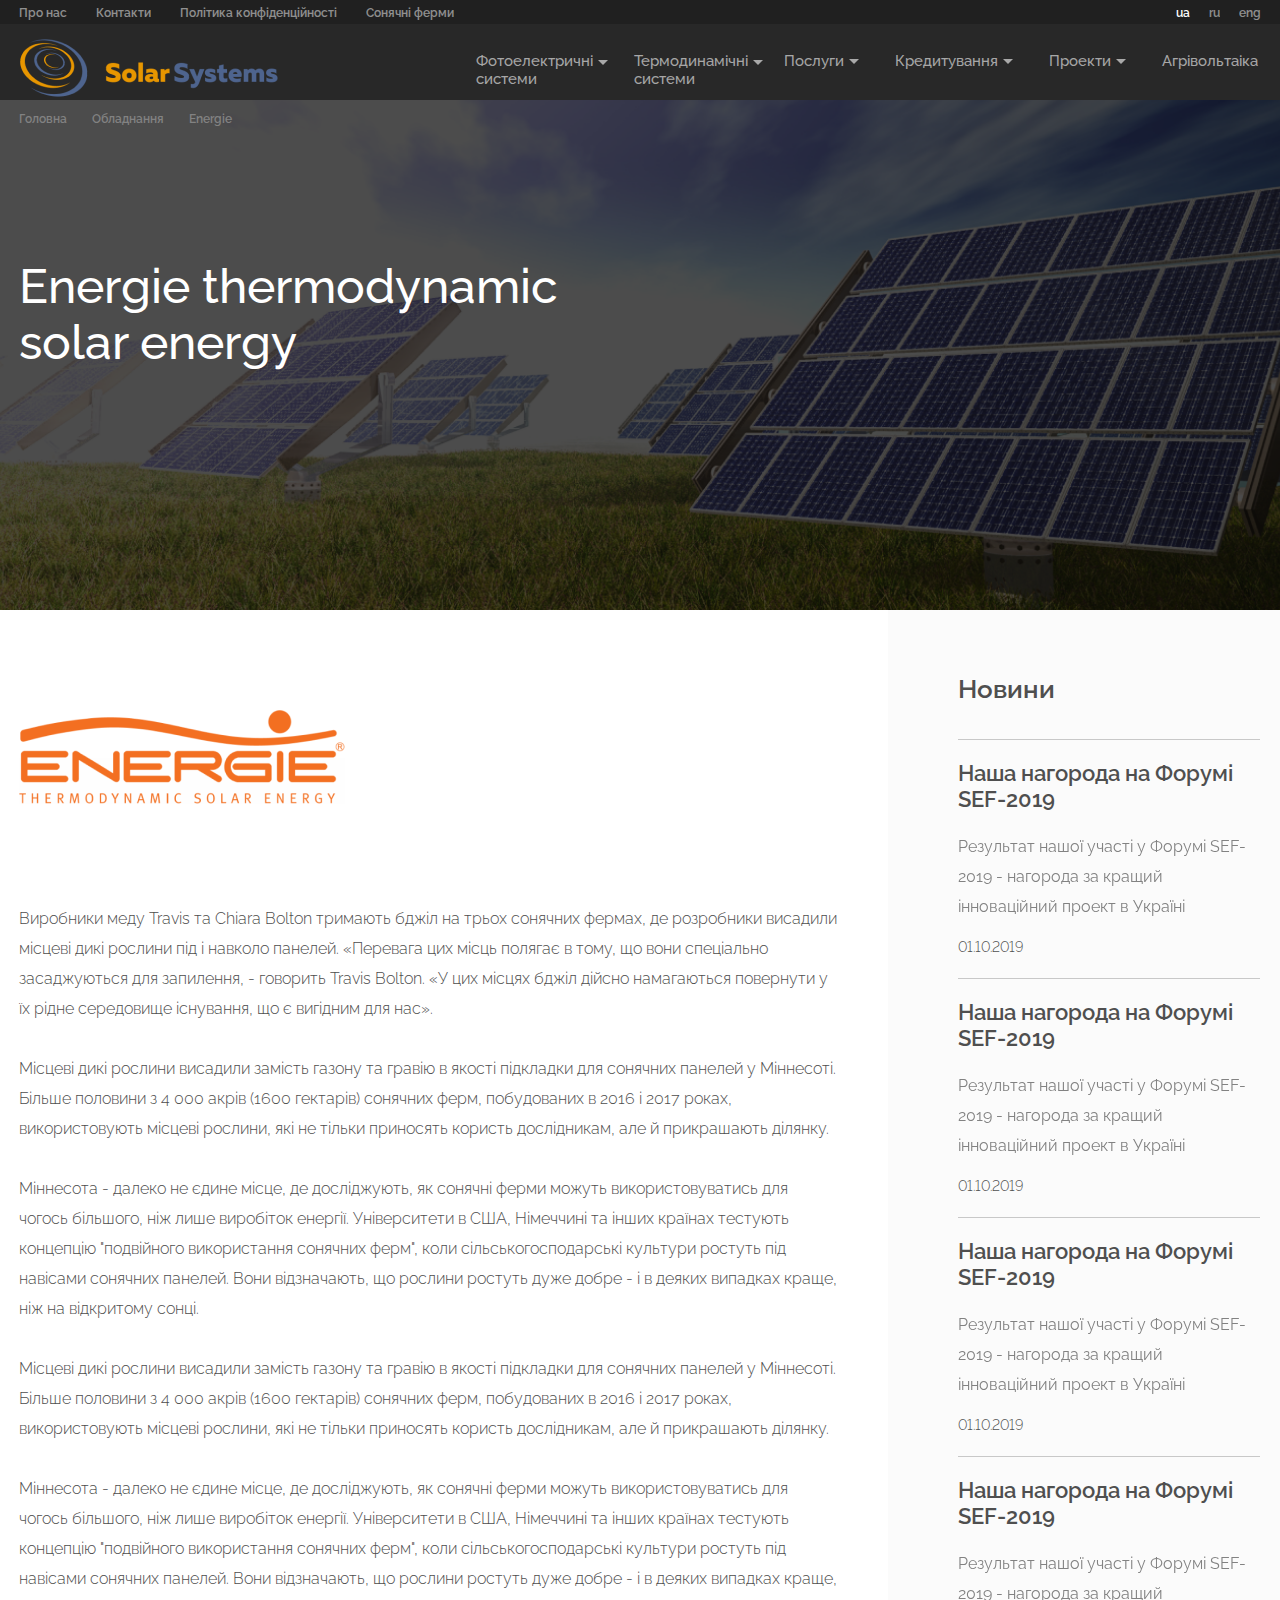
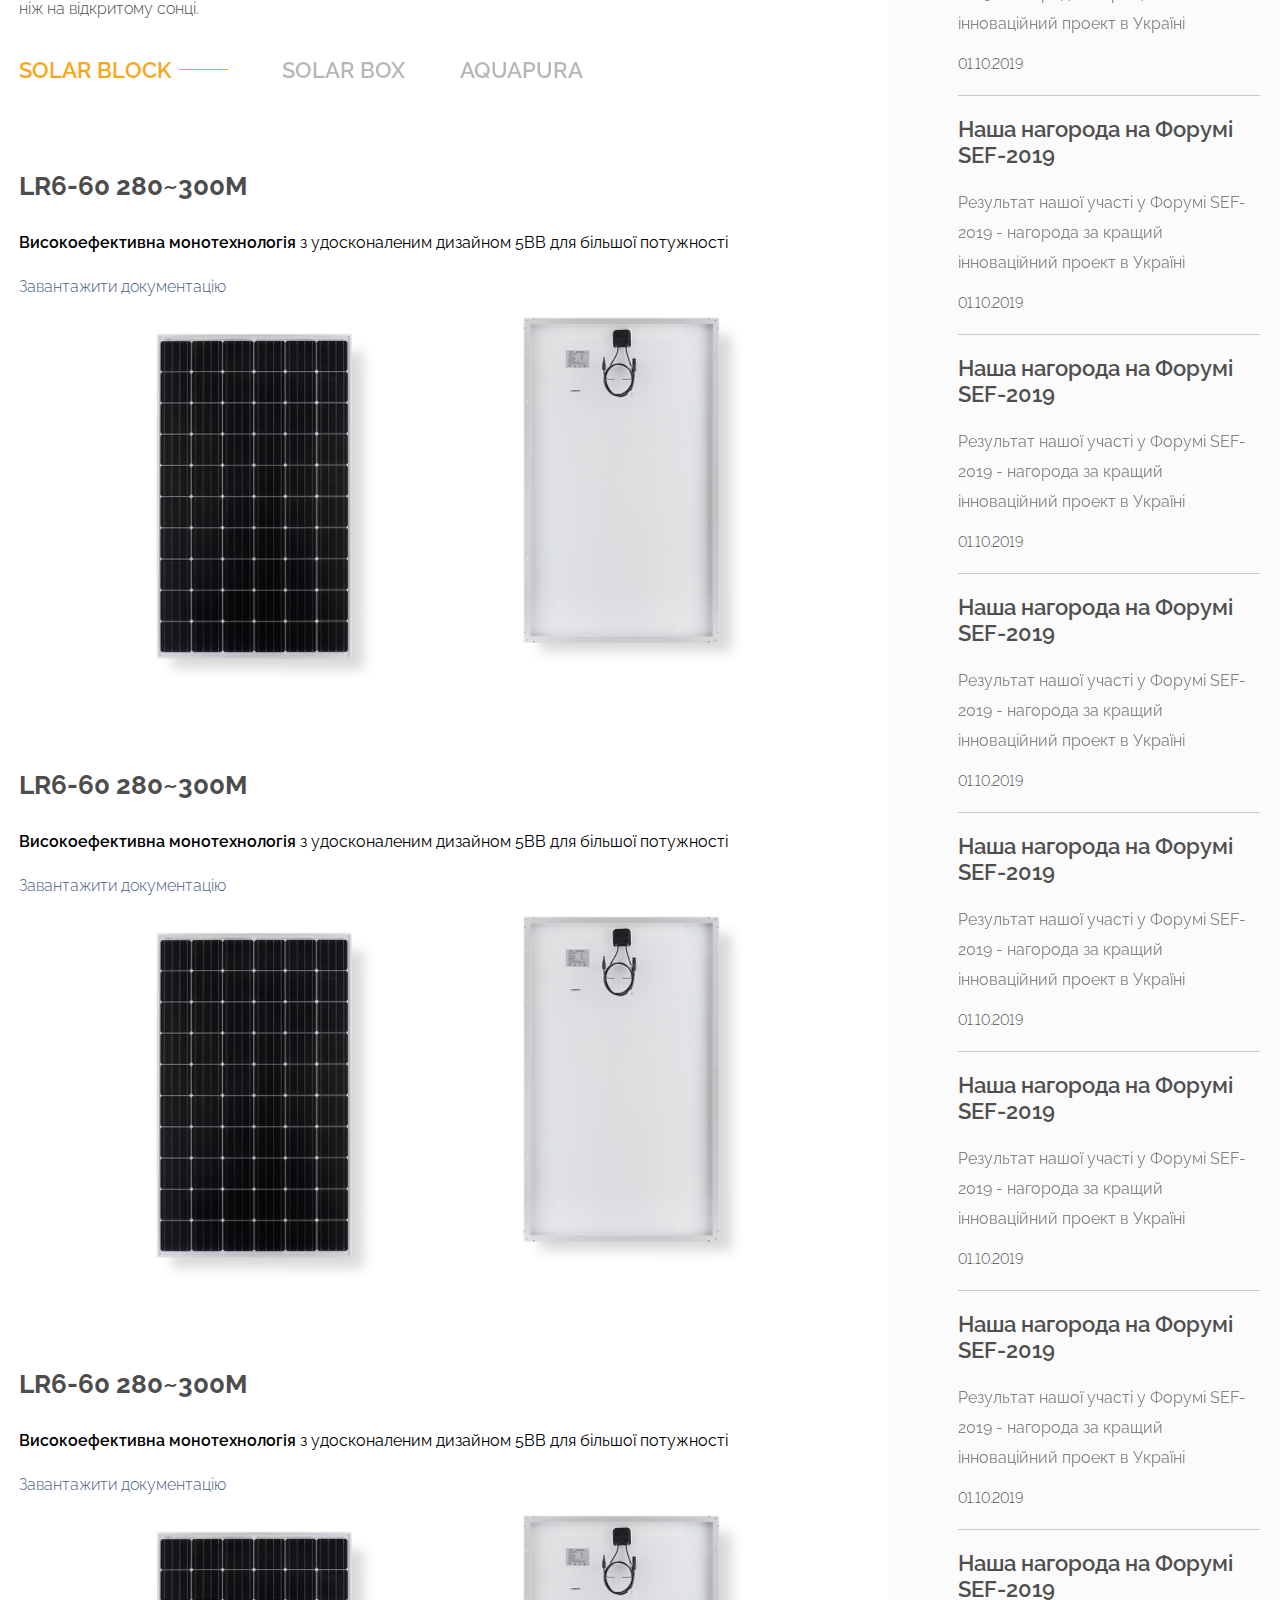
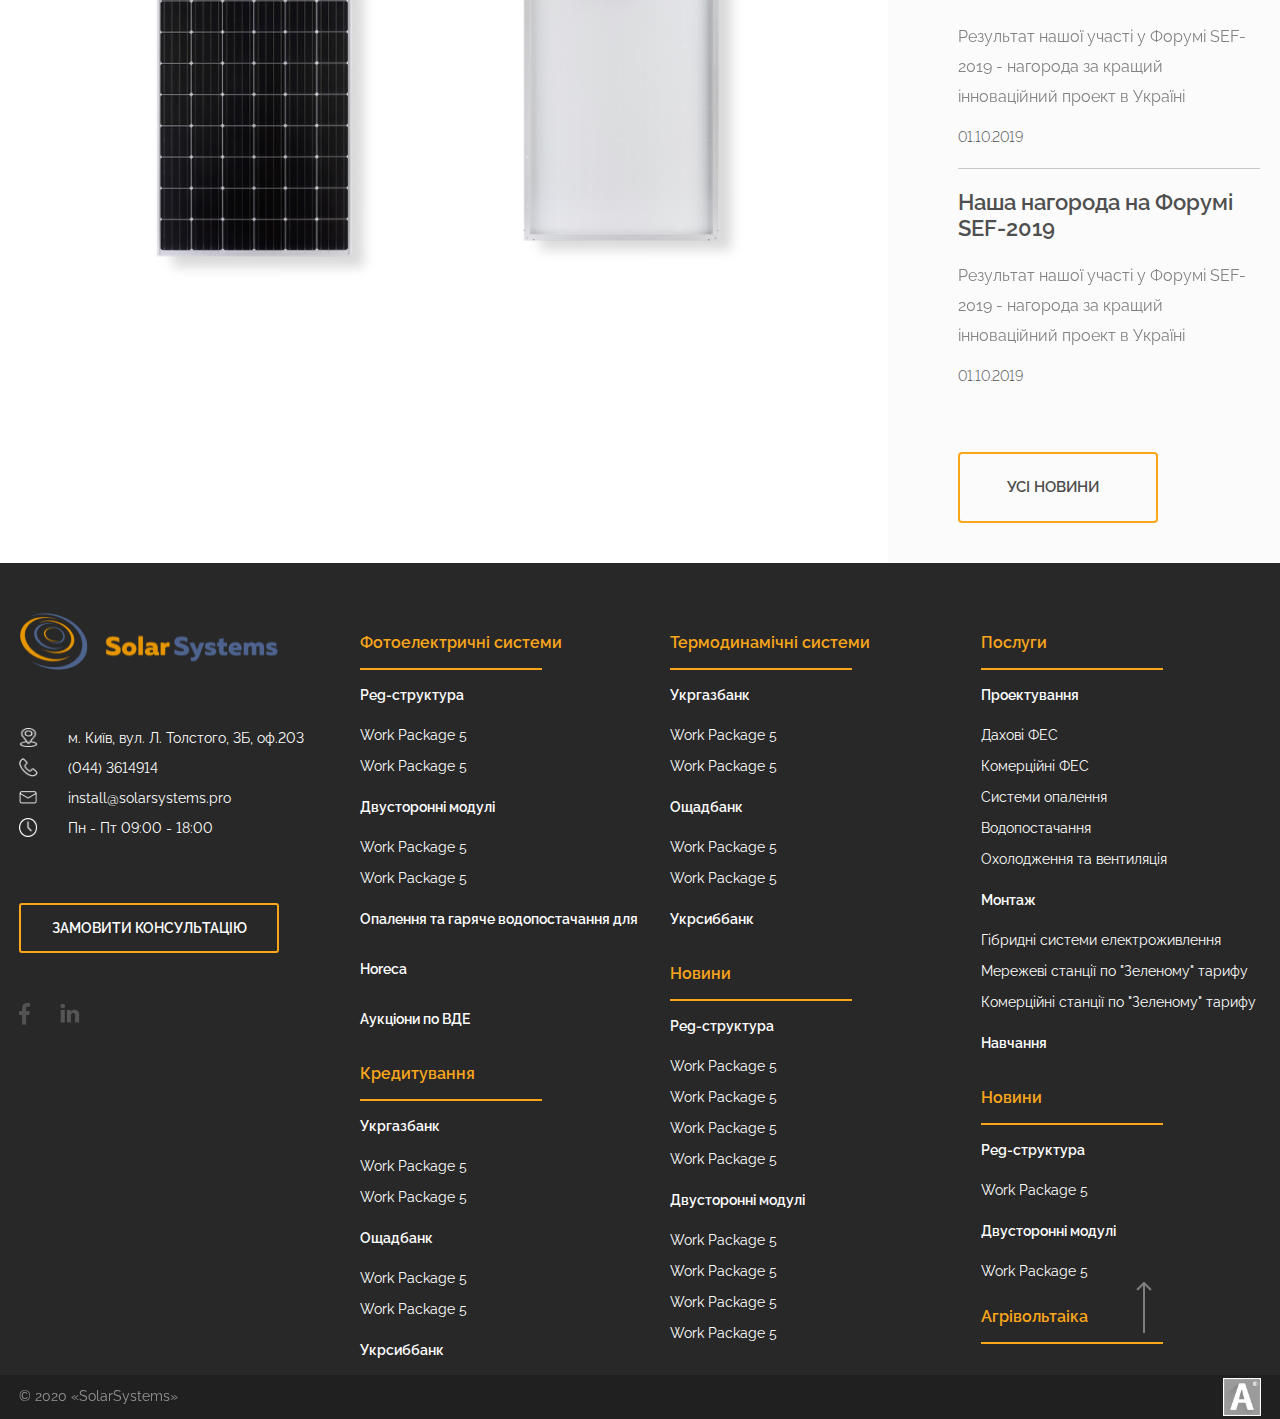
==== commit 7b039f1c: "complete page energie" ====
--- a/energie.html
+++ b/energie.html
@@ -166,7 +166,7 @@
      
     </header>
     <main>
-    <section class="energie" style="background-image: url(./img/Rectangle8.png);">
+    <section class="energie" style="background-image: url(./img/Rectangle8.png);" id="energie">
      <div class="conteiner">
         <div class="breadcrumbs">
             <ul class="breadcrumbs__list">
@@ -207,22 +207,152 @@
                         </ul>
                     </div>
                     <div class="energie-tabs-body">
-                        <div class="energie-tab-block energie-tab-content" data-tab="1">1</div>
-                        <div class="energie-tab-block energie-tab-content" data-tab="2">2</div>
-                        <div class="energie-tab-block energie-tab-content" data-tab="3">3</div>
-
-                    </div>
-                </div>
-                <div class="energie-descr__item news">
-                    
+                        <div class="energie-tab-block energie-tab-content active" data-tab="1">
+                          <h3 class="energie-tab-block__title">LR6-60 280~300M</h3>
+                            <p class="energie-tab-block__descr"><span class="bold">Високоефективна монотехнологія</span> з удосконаленим дизайном 5ВВ для більшої потужності</p>
+                            <a href="" class="energie-tab-block__download">Завантажити документацію</a>
+                            <div class="energie-tab-block__baner">
+                                <div class="energie-tab-block__baner__item">
+                                    <img src="./img/image35.png" alt="" class="energie-tab-block__baner__item__img">
+                                </div>
+                                <div class="energie-tab-block__baner__item">
+                                    <img src="./img/image36.png" alt="" class="energie-tab-block__baner__item__img">
+                                </div>
+                            </div>
+                            <h3 class="energie-tab-block__title">LR6-60 280~300M</h3>
+                            <p class="energie-tab-block__descr"><span class="bold">Високоефективна монотехнологія</span> з удосконаленим дизайном 5ВВ для більшої потужності</p>
+                            <a href="" class="energie-tab-block__download">Завантажити документацію</a>
+                            <div class="energie-tab-block__baner">
+                                <div class="energie-tab-block__baner__item">
+                                    <img src="./img/image35.png" alt="" class="energie-tab-block__baner__item__img">
+                                </div>
+                                <div class="energie-tab-block__baner__item">
+                                    <img src="./img/image36.png" alt="" class="energie-tab-block__baner__item__img">
+                                </div>
+                            </div>
+                            <h3 class="energie-tab-block__title">LR6-60 280~300M</h3>
+                            <p class="energie-tab-block__descr"><span class="bold">Високоефективна монотехнологія</span> з удосконаленим дизайном 5ВВ для більшої потужності</p>
+                            <a href="" class="energie-tab-block__download">Завантажити документацію</a>
+                            <div class="energie-tab-block__baner">
+                                <div class="energie-tab-block__baner__item">
+                                    <img src="./img/image35.png" alt="" class="energie-tab-block__baner__item__img">
+                                </div>
+                                <div class="energie-tab-block__baner__item">
+                                    <img src="./img/image36.png" alt="" class="energie-tab-block__baner__item__img">
+                                </div>
+                            </div>
+                        </div>
+                        <div class="energie-tab-block energie-tab-content" data-tab="2">
+                            <h3 class="energie-tab-block__title">LR6-60 280~300M</h3>
+                            <p class="energie-tab-block__descr"><span class="bold">Високоефективна монотехнологія</span> з удосконаленим дизайном 5ВВ для більшої потужності</p>
+                            <a href="" class="energie-tab-block__download">Завантажити документацію</a>
+                            <div class="energie-tab-block__baner">
+                                <div class="energie-tab-block__baner__item">
+                                    <img src="./img/image35.png" alt="" class="energie-tab-block__baner__item__img">
+                                </div>
+                                <div class="energie-tab-block__baner__item">
+                                    <img src="./img/image36.png" alt="" class="energie-tab-block__baner__item__img">
+                                </div>
+                            </div>
+                        </div>
+                        <div class="energie-tab-block energie-tab-content" data-tab="3">
+                            <h3 class="energie-tab-block__title">LR6-60 280~300M</h3>
+                            <p class="energie-tab-block__descr"><span class="bold">Високоефективна монотехнологія</span> з удосконаленим дизайном 5ВВ для більшої потужності</p>
+                            <a href="" class="energie-tab-block__download">Завантажити документацію</a>
+                            <div class="energie-tab-block__baner">
+                                <div class="energie-tab-block__baner__item">
+                                    <img src="./img/image35.png" alt="" class="energie-tab-block__baner__item__img">
+                                </div>
+                                <div class="energie-tab-block__baner__item">
+                                    <img src="./img/image36.png" alt="" class="energie-tab-block__baner__item__img">
+                                </div>
+                            </div>
+                            <h3 class="energie-tab-block__title">LR6-60 280~300M</h3>
+                            <p class="energie-tab-block__descr"><span class="bold">Високоефективна монотехнологія</span> з удосконаленим дизайном 5ВВ для більшої потужності</p>
+                            <a href="" class="energie-tab-block__download">Завантажити документацію</a>
+                            <div class="energie-tab-block__baner">
+                                <div class="energie-tab-block__baner__item">
+                                    <img src="./img/image35.png" alt="" class="energie-tab-block__baner__item__img">
+                                </div>
+                                <div class="energie-tab-block__baner__item">
+                                    <img src="./img/image36.png" alt="" class="energie-tab-block__baner__item__img">
+                                </div>
+                            </div>
+                        </div>
+
+                    </div>
+                </div>
+                <div class="energie-descr__item news-bar">
+                    <h3 class="news-bar__title">Новини</h3>
+                    <div class="news-bar__item">
+                        <h3 class="news-bar__item__title">Наша нагорода на Форумі SEF-2019</h3>
+                        <p class="news-bar__item__descr">Результат нашої участі у Форумі SEF-2019 - нагорода за кращий інноваційний проект в Україні </p>
+                        <span class="news-bar__item__date">01.10.2019</span>
+                    </div>
+                    <div class="news-bar__item">
+                        <h3 class="news-bar__item__title">Наша нагорода на Форумі SEF-2019</h3>
+                        <p class="news-bar__item__descr">Результат нашої участі у Форумі SEF-2019 - нагорода за кращий інноваційний проект в Україні </p>
+                        <span class="news-bar__item__date">01.10.2019</span>
+                    </div>
+                    <div class="news-bar__item">
+                        <h3 class="news-bar__item__title">Наша нагорода на Форумі SEF-2019</h3>
+                        <p class="news-bar__item__descr">Результат нашої участі у Форумі SEF-2019 - нагорода за кращий інноваційний проект в Україні </p>
+                        <span class="news-bar__item__date">01.10.2019</span>
+                    </div>
+                    <div class="news-bar__item">
+                        <h3 class="news-bar__item__title">Наша нагорода на Форумі SEF-2019</h3>
+                        <p class="news-bar__item__descr">Результат нашої участі у Форумі SEF-2019 - нагорода за кращий інноваційний проект в Україні </p>
+                        <span class="news-bar__item__date">01.10.2019</span>
+                    </div>
+                    <div class="news-bar__item">
+                        <h3 class="news-bar__item__title">Наша нагорода на Форумі SEF-2019</h3>
+                        <p class="news-bar__item__descr">Результат нашої участі у Форумі SEF-2019 - нагорода за кращий інноваційний проект в Україні </p>
+                        <span class="news-bar__item__date">01.10.2019</span>
+                    </div>
+                    <div class="news-bar__item">
+                        <h3 class="news-bar__item__title">Наша нагорода на Форумі SEF-2019</h3>
+                        <p class="news-bar__item__descr">Результат нашої участі у Форумі SEF-2019 - нагорода за кращий інноваційний проект в Україні </p>
+                        <span class="news-bar__item__date">01.10.2019</span>
+                    </div>
+                    <div class="news-bar__item">
+                        <h3 class="news-bar__item__title">Наша нагорода на Форумі SEF-2019</h3>
+                        <p class="news-bar__item__descr">Результат нашої участі у Форумі SEF-2019 - нагорода за кращий інноваційний проект в Україні </p>
+                        <span class="news-bar__item__date">01.10.2019</span>
+                    </div>
+                    <div class="news-bar__item">
+                        <h3 class="news-bar__item__title">Наша нагорода на Форумі SEF-2019</h3>
+                        <p class="news-bar__item__descr">Результат нашої участі у Форумі SEF-2019 - нагорода за кращий інноваційний проект в Україні </p>
+                        <span class="news-bar__item__date">01.10.2019</span>
+                    </div>
+                    <div class="news-bar__item">
+                        <h3 class="news-bar__item__title">Наша нагорода на Форумі SEF-2019</h3>
+                        <p class="news-bar__item__descr">Результат нашої участі у Форумі SEF-2019 - нагорода за кращий інноваційний проект в Україні </p>
+                        <span class="news-bar__item__date">01.10.2019</span>
+                    </div>
+                    <div class="news-bar__item">
+                        <h3 class="news-bar__item__title">Наша нагорода на Форумі SEF-2019</h3>
+                        <p class="news-bar__item__descr">Результат нашої участі у Форумі SEF-2019 - нагорода за кращий інноваційний проект в Україні </p>
+                        <span class="news-bar__item__date">01.10.2019</span>
+                    </div>
+                    <div class="news-bar__item">
+                        <h3 class="news-bar__item__title">Наша нагорода на Форумі SEF-2019</h3>
+                        <p class="news-bar__item__descr">Результат нашої участі у Форумі SEF-2019 - нагорода за кращий інноваційний проект в Україні </p>
+                        <span class="news-bar__item__date">01.10.2019</span>
+                    </div>
+                    <div class="news-bar__item">
+                        <h3 class="news-bar__item__title">Наша нагорода на Форумі SEF-2019</h3>
+                        <p class="news-bar__item__descr">Результат нашої участі у Форумі SEF-2019 - нагорода за кращий інноваційний проект в Україні </p>
+                        <span class="news-bar__item__date">01.10.2019</span>
+                    </div>
+                    <a href="news.html" class="news-bar__link">усі новини</a>
                 </div>
 
             </section>
         </div>
     
 </main>
-    <!-- <footer class="footer" >
-        <a href="#sp" class="footer-arrow"><img src="./img/Arrow1.png" alt=""></a>
+    <footer class="footer" >
+        <a href="#energie" class="footer-arrow"><img src="./img/Arrow1.png" alt=""></a>
 
         <div class="conteiner">
             <div class="top-section">
@@ -349,7 +479,7 @@
                </div>
             
         </div>
-    </footer> -->
+    </footer>
     <script src="https://code.jquery.com/jquery-3.5.1.min.js"></script>
     <script src="./scripts/header.js"></script>
     <script src="./scripts/slick.min.js"></script>
--- a/styles/all.css
+++ b/styles/all.css
@@ -2492,7 +2492,7 @@
   font-size: 48px;
   line-height: 56px;
   width: 600px;
-  color: #FFFFFF;
+  color: #ffffff;
   margin-top: 130px;
 }
 
@@ -2517,9 +2517,93 @@
   color: #4d4d4d;
   margin-bottom: 30px;
 }
-.energie-descr .news {
+.energie-descr .news-bar {
   width: 30%;
-  background: #FBFBFB;
+  background: #fbfbfb;
+  position: relative;
+  padding: 60px 0px 40px 70px;
+}
+.energie-descr .news-bar__title {
+  font-family: Raleway;
+  font-style: normal;
+  font-weight: 600;
+  font-size: 26px;
+  color: #4F4F4F;
+  padding-bottom: 30px;
+}
+.energie-descr .news-bar__item {
+  display: flex;
+  flex-direction: column;
+  padding: 20px 0;
+  border-top: 1px solid rgba(0, 0, 0, 0.2);
+}
+.energie-descr .news-bar__item__title {
+  font-family: Raleway;
+  font-style: normal;
+  font-weight: 600;
+  font-size: 22px;
+  line-height: 26px;
+  color: #4F4F4F;
+  margin-bottom: 20px;
+}
+.energie-descr .news-bar__item__descr {
+  font-family: Raleway;
+  font-style: normal;
+  font-weight: normal;
+  font-size: 16px;
+  line-height: 30px;
+  opacity: 0.7;
+  color: #4F4F4F;
+  margin-bottom: 15px;
+}
+.energie-descr .news-bar__item__date {
+  font-family: Raleway;
+  font-style: normal;
+  font-weight: 300;
+  font-size: 14px;
+  font-feature-settings: "pnum" on, "lnum" on;
+  color: #4F4F4F;
+}
+.energie-descr .news-bar__link {
+  z-index: 2;
+  padding: 22px 47px;
+  font-family: Raleway;
+  font-style: normal;
+  font-weight: 600;
+  font-size: 15px;
+  color: #4d4d4d;
+  text-transform: uppercase;
+  display: block;
+  max-width: 200px;
+  border: 2px solid #faa61a;
+  border-radius: 4px;
+  margin-top: 45px;
+  position: relative;
+}
+.energie-descr .news-bar__link:before {
+  z-index: -1;
+  content: "";
+  position: absolute;
+  top: 0;
+  right: 0;
+  width: 0;
+  height: 100%;
+  background: #faa61a;
+  border-radius: 1px;
+  transition: all 0.6s ease;
+}
+.energie-descr .news-bar__link:hover:before {
+  width: 100%;
+  z-index: -1;
+}
+.energie-descr .news-bar::before {
+  content: "";
+  position: absolute;
+  top: 0;
+  right: -1489px;
+  background-color: #fbfbfb;
+  width: 400%;
+  height: 100%;
 }
 
 .energie-tabs-items {
@@ -2581,10 +2665,45 @@
 .energie-tab-block {
   width: 100%;
   display: none;
-  flex-wrap: wrap;
+  min-height: 500px;
+  flex-direction: column;
 }
 .energie-tab-block.active {
   display: flex;
 }
+.energie-tab-block__title {
+  margin-top: 80px;
+  font-family: Raleway;
+  font-style: normal;
+  font-weight: bold;
+  font-size: 26px;
+  color: #4d4d4d;
+}
+.energie-tab-block__descr {
+  font-family: Raleway;
+  font-style: normal;
+  font-size: 16px;
+  margin-top: 25px;
+}
+.energie-tab-block__download {
+  font-family: Raleway;
+  font-style: normal;
+  font-weight: 300;
+  font-size: 16px;
+  margin-top: 20px;
+  color: #485e88;
+}
+.energie-tab-block__download:hover {
+  text-decoration-line: underline;
+}
+.energie-tab-block__baner {
+  display: flex;
+}
+.energie-tab-block__baner__item {
+  width: 50%;
+  display: flex;
+  align-items: center;
+  justify-content: center;
+}
 
 /*# sourceMappingURL=all.css.map */
